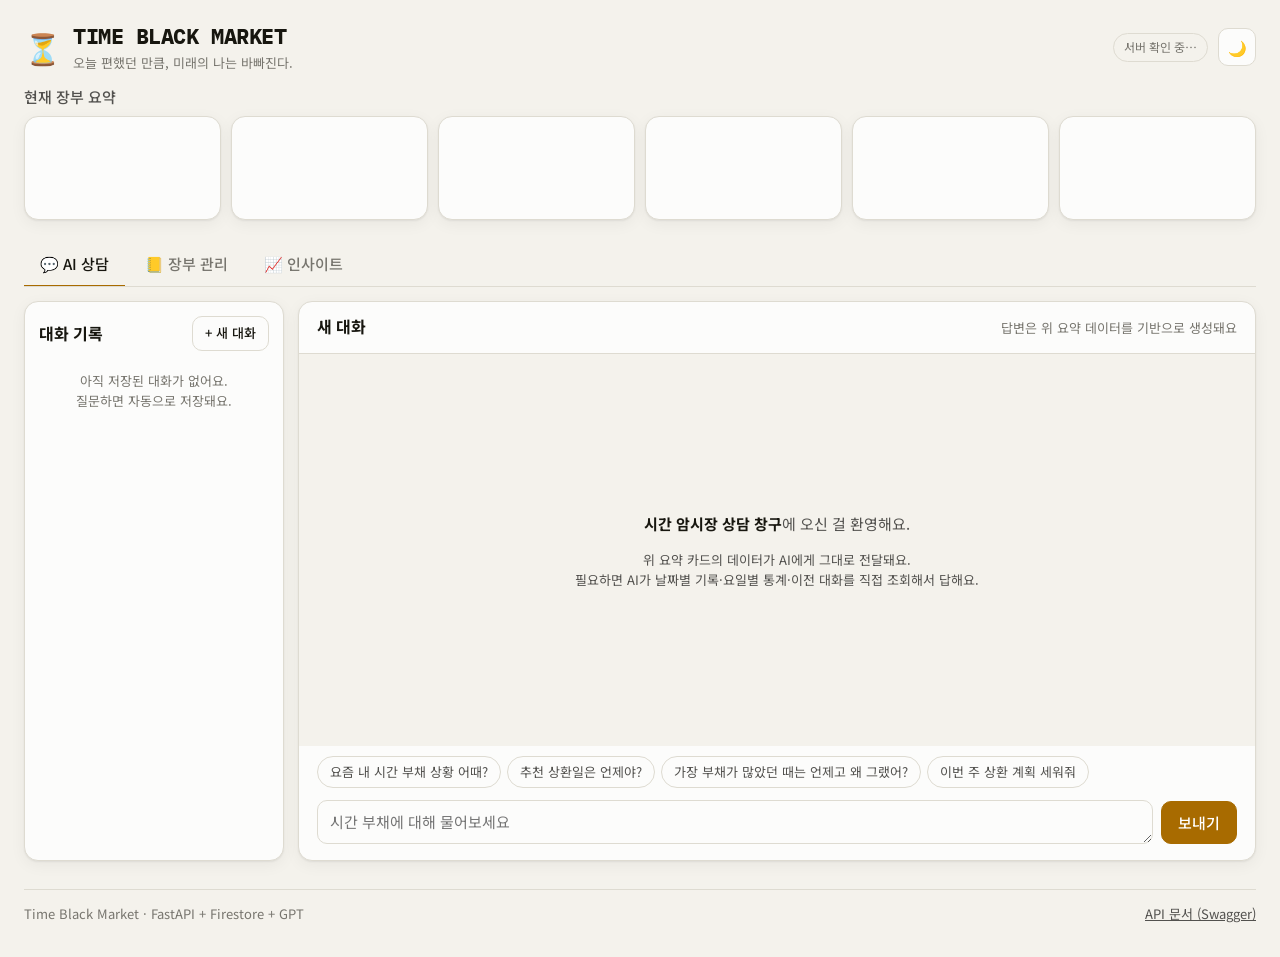
==== frontend/index.html @ 04f72a7d "feat: add vanilla frontend with chat, ledger CRUD, insights and export - Summary cards (current debt" ====
<!doctype html>
<html lang="ko">
<head>
  <meta charset="utf-8" />
  <meta name="viewport" content="width=device-width, initial-scale=1" />
  <title>Time Black Market</title>
  <meta name="description" content="미뤄둔 업무 시간을 '시간 부채'로 기록하고 AI가 상환 계획을 분석해주는 개인 비서" />
  <link rel="icon" href="data:image/svg+xml,<svg xmlns='http://www.w3.org/2000/svg' viewBox='0 0 100 100'><text y='.9em' font-size='90'>⏳</text></svg>" />
  <link rel="preconnect" href="https://fonts.googleapis.com" />
  <link rel="preconnect" href="https://fonts.gstatic.com" crossorigin />
  <link href="https://fonts.googleapis.com/css2?family=IBM+Plex+Mono:wght@500;600&family=Noto+Sans+KR:wght@400;500;700&display=swap" rel="stylesheet" />
  <link rel="stylesheet" href="styles.css" />
  <script>
    // 저장된 테마를 렌더 전에 적용해 깜빡임 방지
    try { const t = localStorage.getItem("tbm-theme"); if (t) document.documentElement.dataset.theme = t; } catch (e) {}
  </script>
</head>
<body>
  <div id="server-banner" class="banner" hidden role="status" aria-live="polite"></div>

  <header class="topbar">
    <div class="brand">
      <span class="brand-mark" aria-hidden="true">⏳</span>
      <div>
        <h1>Time Black Market</h1>
        <p class="brand-sub">오늘 편했던 만큼, 미래의 나는 바빠진다.</p>
      </div>
    </div>
    <div class="topbar-actions">
      <span id="server-status" class="pill pill-muted" title="API 서버 상태">서버 확인 중…</span>
      <button id="theme-toggle" class="icon-btn" type="button" aria-label="다크 모드 전환" title="다크 모드 전환">
        <span class="theme-icon" aria-hidden="true"></span>
      </button>
    </div>
  </header>

  <!-- 데이터 요약 (프롬프트에 주입되는 값과 동일) -->
  <section class="summary" aria-label="데이터 요약">
    <div class="summary-head">
      <h2>현재 장부 요약</h2>
      <span id="summary-period" class="muted small"></span>
    </div>
    <div class="cards" id="summary-cards">
      <div class="card skeleton"></div><div class="card skeleton"></div><div class="card skeleton"></div>
      <div class="card skeleton"></div><div class="card skeleton"></div><div class="card skeleton"></div>
    </div>
  </section>

  <nav class="tabs" role="tablist" aria-label="화면 전환">
    <button class="tab" role="tab" id="tab-chat" aria-controls="panel-chat" aria-selected="true">💬 AI 상담</button>
    <button class="tab" role="tab" id="tab-data" aria-controls="panel-data" aria-selected="false">📒 장부 관리</button>
    <button class="tab" role="tab" id="tab-insight" aria-controls="panel-insight" aria-selected="false">📈 인사이트</button>
  </nav>

  <main>
    <!-- ============ 채팅 ============ -->
    <section id="panel-chat" class="panel chat-layout" role="tabpanel" aria-labelledby="tab-chat">
      <aside class="history" aria-label="대화 기록">
        <div class="history-head">
          <h3>대화 기록</h3>
          <button id="new-chat" class="btn btn-small" type="button">+ 새 대화</button>
        </div>
        <ul id="conversation-list" class="conversation-list"></ul>
      </aside>

      <div class="chat">
        <div class="chat-head">
          <h3 id="chat-title">새 대화</h3>
          <span class="muted small">답변은 위 요약 데이터를 기반으로 생성돼요</span>
        </div>
        <div id="messages" class="messages" aria-live="polite"></div>
        <div class="quick" id="quick-questions">
          <button type="button" class="chip">요즘 내 시간 부채 상황 어때?</button>
          <button type="button" class="chip">추천 상환일은 언제야?</button>
          <button type="button" class="chip">가장 부채가 많았던 때는 언제고 왜 그랬어?</button>
          <button type="button" class="chip">이번 주 상환 계획 세워줘</button>
        </div>
        <form id="chat-form" class="chat-form">
          <textarea id="chat-input" rows="1" maxlength="1000" placeholder="시간 부채에 대해 물어보세요" title="Enter 전송 · Shift+Enter 줄바꿈" required></textarea>
          <button id="chat-send" class="btn btn-primary" type="submit">보내기</button>
        </form>
      </div>
    </section>

    <!-- ============ 데이터 관리 ============ -->
    <section id="panel-data" class="panel" role="tabpanel" aria-labelledby="tab-data" hidden>
      <div class="data-layout">
        <form id="data-form" class="data-form" novalidate>
          <h3 id="data-form-title">새 기록 추가</h3>
          <p class="muted small">하루에 1건 · 그날 마감 시점에 남아 있는 <b>총 시간 부채(분)</b></p>
          <label>날짜
            <input type="date" id="f-date" required />
          </label>
          <label>시간 부채 (분)
            <input type="number" id="f-value" min="0" max="10080" step="5" required placeholder="예: 240" />
            <span class="hint" id="f-value-hint"></span>
          </label>
          <label>메모
            <textarea id="f-memo" rows="3" maxlength="500" placeholder="미룬 업무 / 처리한 업무"></textarea>
          </label>
          <p id="data-form-msg" class="form-msg" role="alert"></p>
          <div class="row">
            <button id="data-submit" class="btn btn-primary" type="submit">추가</button>
            <button id="data-cancel" class="btn" type="button" hidden>취소</button>
          </div>
        </form>

        <div class="data-list">
          <div class="data-list-head">
            <h3>기록 목록 <span id="data-count" class="muted small"></span></h3>
            <div class="row">
              <select id="data-month" aria-label="월 필터"></select>
              <button id="export-csv" class="btn btn-small" type="button">CSV 내보내기</button>
              <button id="export-json" class="btn btn-small" type="button">JSON 내보내기</button>
            </div>
          </div>
          <div class="table-wrap">
            <table class="table">
              <thead><tr><th>날짜</th><th class="num">부채</th><th class="num">전일 대비</th><th>메모</th><th class="actions-col">작업</th></tr></thead>
              <tbody id="data-tbody"></tbody>
            </table>
          </div>
        </div>
      </div>
    </section>

    <!-- ============ 인사이트 ============ -->
    <section id="panel-insight" class="panel" role="tabpanel" aria-labelledby="tab-insight" hidden>
      <div class="viz-card">
        <div class="viz-head">
          <div>
            <h3>시간 부채 추이</h3>
            <p class="muted small">일별 마감 부채와 7일 이동평균 (분)</p>
          </div>
          <div class="segmented" role="group" aria-label="기간">
            <button type="button" data-range="30">30일</button>
            <button type="button" data-range="90" class="active">90일</button>
            <button type="button" data-range="all">전체</button>
          </div>
        </div>
        <div class="legend" id="line-legend"></div>
        <div id="line-chart" class="chart"></div>
      </div>

      <div class="insight-grid">
        <div class="viz-card">
          <h3>요일별 평균 증감</h3>
          <p class="muted small">막대가 아래(파랑)면 그 요일에 평균적으로 부채를 갚고, 위(빨강)면 새로 빌려요</p>
          <div class="legend">
            <span class="legend-item"><i class="swatch" style="background:var(--diverge-neg)"></i>상환(감소)</span>
            <span class="legend-item"><i class="swatch" style="background:var(--diverge-pos)"></i>차입(증가)</span>
          </div>
          <div id="weekday-chart" class="chart"></div>
        </div>
        <div class="viz-card">
          <h3>월별 통계</h3>
          <p class="muted small">표준편차 <span id="stat-stdev">-</span>분</p>
          <div class="table-wrap">
            <table class="table">
              <thead><tr><th>월</th><th class="num">기록</th><th class="num">평균</th><th class="num">최대</th><th class="num">최소</th><th class="num">순증감</th></tr></thead>
              <tbody id="monthly-tbody"></tbody>
            </table>
          </div>
        </div>
      </div>
    </section>
  </main>

  <footer class="footer muted small">
    <span>Time Black Market · FastAPI + Firestore + GPT</span>
    <a id="docs-link" href="#" target="_blank" rel="noopener">API 문서 (Swagger)</a>
  </footer>

  <div id="tooltip" class="tooltip" hidden></div>
  <div id="toast" class="toast" hidden role="status"></div>

  <script src="config.js"></script>
  <script type="module" src="js/app.js"></script>
</body>
</html>
---- frontend/styles.css ----
/* ============ Tokens ============ */
:root {
  color-scheme: light;
  --bg: #f4f2ec;
  --surface: #fcfcfb;
  --surface-2: #efede6;
  --border: #dedbd1;
  --text: #17160f;
  --text-2: #52514e;
  --muted: #77756e;
  --accent: #a86b00;          /* 암시장 금화 */
  --accent-ink: #ffffff;
  --accent-soft: #f6e7c8;
  --user-bubble: #1f1e1a;
  --user-ink: #f6f3ea;
  --bot-bubble: #fcfcfb;
  --good: #0a7d0a;
  --warn: #9a6400;
  --bad: #c0302f;
  --grid: #e7e4dc;
  --series-1: #2a78d6;        /* 일별 부채 */
  --series-2: #eb6834;        /* 7일 평균 */
  --diverge-neg: #2a78d6;     /* 상환 */
  --diverge-pos: #e34948;     /* 차입 */
  --shadow: 0 1px 2px rgba(20, 18, 10, .06), 0 4px 16px rgba(20, 18, 10, .05);
  --radius: 14px;
  --font: "Noto Sans KR", system-ui, -apple-system, "Apple SD Gothic Neo", sans-serif;
  --mono: "IBM Plex Mono", ui-monospace, monospace;
}
@media (prefers-color-scheme: dark) {
  :root:not([data-theme="light"]) {
    color-scheme: dark;
    --bg: #0f0f0e;
    --surface: #1a1a19;
    --surface-2: #232321;
    --border: #33332f;
    --text: #f0efec;
    --text-2: #c3c2b7;
    --muted: #8f8e86;
    --accent: #e0a63a;
    --accent-ink: #15130c;
    --accent-soft: #3a2e14;
    --user-bubble: #e0a63a;
    --user-ink: #15130c;
    --bot-bubble: #232321;
    --good: #3cc23c;
    --warn: #fab219;
    --bad: #ef6b6a;
    --grid: #2b2b28;
    --series-1: #3987e5;
    --series-2: #d95926;
    --diverge-neg: #3987e5;
    --diverge-pos: #e66767;
    --shadow: none;
  }
}
:root[data-theme="dark"] {
  color-scheme: dark;
  --bg: #0f0f0e;
  --surface: #1a1a19;
  --surface-2: #232321;
  --border: #33332f;
  --text: #f0efec;
  --text-2: #c3c2b7;
  --muted: #8f8e86;
  --accent: #e0a63a;
  --accent-ink: #15130c;
  --accent-soft: #3a2e14;
  --user-bubble: #e0a63a;
  --user-ink: #15130c;
  --bot-bubble: #232321;
  --good: #3cc23c;
  --warn: #fab219;
  --bad: #ef6b6a;
  --grid: #2b2b28;
  --series-1: #3987e5;
  --series-2: #d95926;
  --diverge-neg: #3987e5;
  --diverge-pos: #e66767;
  --shadow: none;
}

/* ============ Base ============ */
* { box-sizing: border-box; }
html, body { margin: 0; }
body {
  background: var(--bg);
  color: var(--text);
  font-family: var(--font);
  font-size: 15px;
  line-height: 1.55;
  max-width: 1280px;
  margin: 0 auto;
  padding: 0 24px 32px;
  -webkit-font-smoothing: antialiased;
}
h1, h2, h3 { margin: 0; line-height: 1.3; }
h3 { font-size: 16px; }
button, input, select, textarea { font: inherit; color: inherit; }
.muted { color: var(--muted); }
.small { font-size: 13px; }
.num, .mono { font-family: var(--mono); font-variant-numeric: tabular-nums; }
.row { display: flex; gap: 8px; align-items: center; flex-wrap: wrap; }
[hidden] { display: none !important; }
:focus-visible { outline: 2px solid var(--accent); outline-offset: 2px; }

/* ============ Top ============ */
.banner {
  position: sticky; top: 0; z-index: 20;
  margin: 0 -24px; padding: 10px 24px;
  background: var(--accent-soft); color: var(--text);
  font-size: 14px; border-bottom: 1px solid var(--border);
}
.topbar { display: flex; justify-content: space-between; align-items: center; gap: 16px; padding: 22px 0 14px; }
.brand { display: flex; align-items: center; gap: 12px; }
.brand-mark { font-size: 30px; }
.brand h1 { font-family: var(--mono); font-size: 22px; letter-spacing: -.02em; text-transform: uppercase; }
.brand-sub { margin: 2px 0 0; font-size: 13px; color: var(--muted); }
.topbar-actions { display: flex; gap: 10px; align-items: center; }
.pill { font-size: 12px; padding: 4px 10px; border-radius: 999px; border: 1px solid var(--border); white-space: nowrap; }
.pill-muted { color: var(--muted); }
.pill-ok { color: var(--good); border-color: currentColor; }
.pill-bad { color: var(--bad); border-color: currentColor; }
.icon-btn {
  width: 38px; height: 38px; border-radius: 10px; border: 1px solid var(--border);
  background: var(--surface); cursor: pointer; display: grid; place-items: center;
}
.theme-icon::before { content: "🌙"; }
:root[data-theme="dark"] .theme-icon::before { content: "☀️"; }
@media (prefers-color-scheme: dark) { :root:not([data-theme="light"]) .theme-icon::before { content: "☀️"; } }

/* ============ Summary cards ============ */
.summary-head { display: flex; align-items: baseline; gap: 10px; margin-bottom: 10px; flex-wrap: wrap; }
.summary-head h2 { font-size: 15px; color: var(--text-2); font-weight: 500; }
.cards { display: grid; grid-template-columns: repeat(6, minmax(0, 1fr)); gap: 10px; }
.card {
  background: var(--surface); border: 1px solid var(--border); border-radius: var(--radius);
  padding: 14px 16px; box-shadow: var(--shadow); min-height: 104px; min-width: 0;
}
.card .label { font-size: 12px; color: var(--muted); }
.card .value { font-family: var(--mono); font-size: 24px; font-weight: 600; margin-top: 2px; letter-spacing: -.02em; }
.card .value small { font-size: 13px; font-weight: 500; color: var(--text-2); margin-left: 2px; }
.card .sub { font-size: 12px; color: var(--text-2); margin-top: 2px; overflow-wrap: anywhere; }
.card.hero { background: var(--text); color: var(--bg); border-color: var(--text); }
.card.hero .label, .card.hero .sub, .card.hero .value small { color: color-mix(in srgb, var(--bg) 70%, transparent); }
.trend-up { color: var(--bad); }
.trend-down { color: var(--good); }
.grade { display: inline-grid; place-items: center; width: 34px; height: 34px; border-radius: 8px; font-family: var(--mono); font-weight: 600; font-size: 20px; border: 2px solid currentColor; margin-right: 6px; vertical-align: middle; }
.grade-A { color: var(--good); } .grade-B { color: var(--series-1); } .grade-C { color: var(--warn); } .grade-D { color: var(--bad); }
.skeleton { animation: pulse 1.4s ease-in-out infinite; }
@keyframes pulse { 50% { opacity: .5; } }

/* ============ Tabs ============ */
.tabs { display: flex; gap: 4px; margin: 22px 0 14px; border-bottom: 1px solid var(--border); overflow-x: auto; }
.tab {
  background: none; border: 0; padding: 10px 16px; cursor: pointer; color: var(--muted);
  border-bottom: 2px solid transparent; margin-bottom: -1px; white-space: nowrap; font-weight: 500;
}
.tab[aria-selected="true"] { color: var(--text); border-bottom-color: var(--accent); }

/* ============ Buttons / inputs ============ */
.btn {
  border: 1px solid var(--border); background: var(--surface); padding: 9px 16px; border-radius: 10px;
  cursor: pointer; font-weight: 500; white-space: nowrap;
}
.btn:hover { border-color: var(--text-2); }
.btn:disabled { opacity: .5; cursor: not-allowed; }
.btn-primary { background: var(--accent); color: var(--accent-ink); border-color: var(--accent); }
.btn-primary:hover { filter: brightness(1.05); border-color: var(--accent); }
.btn-small { padding: 6px 12px; font-size: 13px; }
.btn-danger { color: var(--bad); }
input, select, textarea {
  width: 100%; padding: 9px 12px; border-radius: 10px; border: 1px solid var(--border);
  background: var(--surface); outline: none;
}
input:focus, select:focus, textarea:focus { border-color: var(--accent); }
select { width: auto; }
textarea { resize: vertical; }
label { display: grid; gap: 6px; font-size: 13px; color: var(--text-2); font-weight: 500; }
.hint { font-size: 12px; color: var(--muted); font-weight: 400; min-height: 1em; }

/* ============ Chat ============ */
.panel { min-height: 480px; }
.chat-layout { display: grid; grid-template-columns: 260px minmax(0, 1fr); gap: 14px; }
.history, .chat, .data-form, .data-list, .viz-card {
  background: var(--surface); border: 1px solid var(--border); border-radius: var(--radius); box-shadow: var(--shadow);
}
.history { padding: 14px; display: flex; flex-direction: column; max-height: 640px; }
.history-head { display: flex; justify-content: space-between; align-items: center; margin-bottom: 10px; }
.conversation-list { list-style: none; margin: 0; padding: 0; overflow-y: auto; display: grid; gap: 4px; }
.conv-item {
  display: grid; grid-template-columns: 1fr auto; gap: 4px; align-items: start;
  padding: 9px 10px; border-radius: 10px; cursor: pointer; border: 1px solid transparent;
}
.conv-item:hover { background: var(--surface-2); }
.conv-item.active { background: var(--accent-soft); border-color: var(--accent); }
.conv-title { font-size: 14px; font-weight: 500; overflow: hidden; text-overflow: ellipsis; white-space: nowrap; }
.conv-meta { font-size: 12px; color: var(--muted); grid-column: 1; }
.conv-del { grid-row: 1 / span 2; grid-column: 2; background: none; border: 0; color: var(--muted); cursor: pointer; padding: 2px 6px; border-radius: 6px; visibility: hidden; }
.conv-item:hover .conv-del, .conv-item:focus-within .conv-del { visibility: visible; }
.conv-del:hover { color: var(--bad); background: var(--surface); }
.empty { color: var(--muted); font-size: 13px; padding: 10px; text-align: center; }

.chat { display: flex; flex-direction: column; min-height: 560px; max-height: 720px; }
.chat-head { padding: 14px 18px; border-bottom: 1px solid var(--border); display: flex; justify-content: space-between; gap: 10px; align-items: baseline; flex-wrap: wrap; }
.messages { flex: 1; overflow-y: auto; padding: 18px; display: flex; flex-direction: column; gap: 14px; background: var(--bg); }
.msg { max-width: 82%; padding: 11px 14px; border-radius: 14px; white-space: pre-wrap; overflow-wrap: anywhere; }
.msg.user { align-self: flex-end; background: var(--user-bubble); color: var(--user-ink); border-bottom-right-radius: 4px; }
.msg.assistant { align-self: flex-start; background: var(--bot-bubble); border: 1px solid var(--border); border-bottom-left-radius: 4px; }
.msg.error { border-color: var(--bad); color: var(--bad); }
.msg .tools { display: flex; gap: 6px; flex-wrap: wrap; margin-top: 8px; }
.tool-badge { font-family: var(--mono); font-size: 11px; padding: 2px 8px; border-radius: 6px; background: var(--surface-2); color: var(--text-2); border: 1px solid var(--border); }
.typing { display: inline-flex; gap: 10px; align-items: center; color: var(--text-2); font-size: 14px; }
.dots { display: inline-flex; gap: 4px; }
.dots i { width: 7px; height: 7px; border-radius: 50%; background: var(--accent); animation: bounce 1.2s infinite ease-in-out; }
.dots i:nth-child(2) { animation-delay: .15s; } .dots i:nth-child(3) { animation-delay: .3s; }
@keyframes bounce { 0%, 80%, 100% { transform: scale(.6); opacity: .5; } 40% { transform: scale(1); opacity: 1; } }
.welcome { margin: auto; text-align: center; color: var(--text-2); max-width: 420px; }
.welcome b { color: var(--text); }
.quick { display: flex; gap: 6px; flex-wrap: wrap; padding: 10px 18px 0; }
.chip { border: 1px solid var(--border); background: var(--surface); padding: 5px 12px; border-radius: 999px; font-size: 13px; cursor: pointer; color: var(--text-2); }
.chip:hover { border-color: var(--accent); color: var(--text); }
.chat-form { display: flex; gap: 8px; padding: 12px 18px 16px; align-items: flex-end; }
.chat-form textarea { max-height: 160px; min-height: 44px; }

/* ============ Data ============ */
.data-layout { display: grid; grid-template-columns: 320px minmax(0, 1fr); gap: 14px; align-items: start; }
.data-form { padding: 18px; display: grid; gap: 12px; position: sticky; top: 56px; }
.data-form p { margin: -6px 0 0; }
.data-form.editing { border-color: var(--accent); }
.form-msg { min-height: 1.2em; font-size: 13px; margin: 0; }
.form-msg.ok { color: var(--good); } .form-msg.err { color: var(--bad); }
.data-list { padding: 16px; min-width: 0; }
.data-list-head { display: flex; justify-content: space-between; gap: 10px; align-items: center; flex-wrap: wrap; margin-bottom: 10px; }
.table-wrap { overflow: auto; max-height: 560px; border: 1px solid var(--border); border-radius: 10px; }
.table { width: 100%; border-collapse: collapse; font-size: 14px; }
.table th { position: sticky; top: 0; background: var(--surface-2); text-align: left; font-weight: 500; color: var(--text-2); font-size: 12px; padding: 8px 10px; z-index: 1; }
.table td { padding: 8px 10px; border-top: 1px solid var(--border); vertical-align: top; }
.table th.num, .table td.num { text-align: right; white-space: nowrap; }
.table td.memo { color: var(--text-2); min-width: 160px; }
.table tr.flash td { animation: flash 1.6s ease-out; }
@keyframes flash { from { background: var(--accent-soft); } to { background: transparent; } }
.actions-col { width: 1%; white-space: nowrap; }
.delta-up { color: var(--bad); } .delta-down { color: var(--good); }

/* ============ Insight ============ */
.viz-card { padding: 18px; margin-bottom: 14px; min-width: 0; }
.viz-head { display: flex; justify-content: space-between; gap: 12px; align-items: flex-start; flex-wrap: wrap; }
.viz-card > p { margin: 2px 0 8px; }
.insight-grid { display: grid; grid-template-columns: repeat(2, minmax(0, 1fr)); gap: 14px; }
.insight-grid .viz-card { margin-bottom: 0; }
.segmented { display: inline-flex; border: 1px solid var(--border); border-radius: 10px; overflow: hidden; }
.segmented button { border: 0; background: var(--surface); padding: 6px 12px; cursor: pointer; font-size: 13px; color: var(--text-2); }
.segmented button + button { border-left: 1px solid var(--border); }
.segmented button.active { background: var(--text); color: var(--bg); }
.legend { display: flex; gap: 14px; flex-wrap: wrap; margin: 10px 0 4px; font-size: 12px; color: var(--text-2); }
.legend-item { display: inline-flex; align-items: center; gap: 6px; }
.swatch { width: 14px; height: 3px; border-radius: 2px; display: inline-block; }
.swatch.box { height: 10px; width: 10px; border-radius: 3px; }
.chart { position: relative; width: 100%; min-height: 240px; }
.chart svg { display: block; width: 100%; overflow: visible; }
.chart .axis text { fill: var(--muted); font-size: 11px; font-family: var(--mono); }
.chart .gridline { stroke: var(--grid); stroke-width: 1; }
.chart .baseline { stroke: var(--text-2); stroke-width: 1; }
.chart .end-label { font-size: 11px; fill: var(--text-2); font-family: var(--font); }
.chart .bar-label { font-size: 11px; fill: var(--text-2); font-family: var(--mono); }
.chart .crosshair { stroke: var(--text-2); stroke-width: 1; stroke-dasharray: 3 3; }
.chart .hit { fill: transparent; cursor: crosshair; }
.tooltip {
  position: fixed; z-index: 50; pointer-events: none; background: var(--surface); color: var(--text);
  border: 1px solid var(--border); border-radius: 10px; padding: 8px 10px; font-size: 12px;
  box-shadow: 0 6px 24px rgba(0, 0, 0, .18); max-width: 260px;
}
.tooltip .tt-title { font-weight: 700; margin-bottom: 4px; }
.tooltip .tt-row { display: flex; align-items: center; gap: 6px; justify-content: space-between; }
.tooltip .tt-row span:first-child { display: inline-flex; align-items: center; gap: 6px; color: var(--text-2); }
.tooltip .tt-memo { color: var(--text-2); margin-top: 4px; }

/* ============ Misc ============ */
.footer { display: flex; justify-content: space-between; gap: 10px; margin-top: 28px; padding-top: 14px; border-top: 1px solid var(--border); flex-wrap: wrap; }
.footer a { color: var(--text-2); }
.toast {
  position: fixed; bottom: 24px; left: 50%; transform: translateX(-50%); z-index: 60;
  background: var(--text); color: var(--bg); padding: 10px 18px; border-radius: 10px; font-size: 14px;
  box-shadow: 0 6px 24px rgba(0, 0, 0, .25);
}

/* ============ Responsive ============ */
@media (max-width: 1100px) { .cards { grid-template-columns: repeat(3, minmax(0, 1fr)); } }
@media (max-width: 860px) {
  .chat-layout, .data-layout, .insight-grid { grid-template-columns: minmax(0, 1fr); }
  .history { max-height: 220px; }
  .data-form { position: static; }
}
@media (max-width: 560px) {
  body { padding: 0 16px 24px; }
  .banner { margin: 0 -16px; padding: 10px 16px; }
  .cards { grid-template-columns: repeat(2, minmax(0, 1fr)); }
  .card .value { font-size: 20px; }
  .brand-sub { display: none; }
  .msg { max-width: 92%; }
  .chat { min-height: 480px; }
}
.actions-col .row { flex-wrap: nowrap; gap: 6px; }
.table td.mono { white-space: nowrap; }
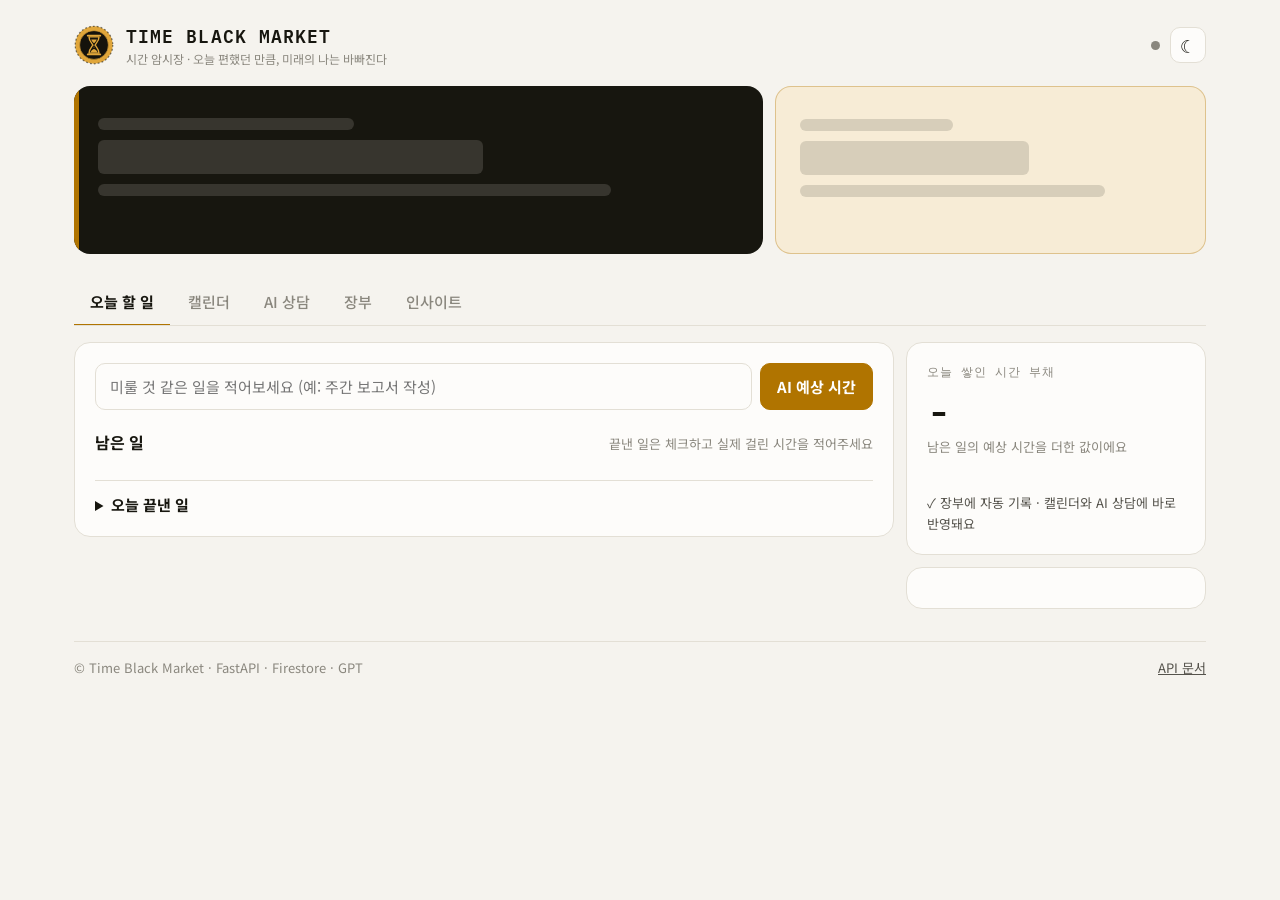
==== commit 59b64e62: "feat: AI-estimated task list that auto-computes daily time debt; redesign UI Tasks - tasks collectio" ====
--- a/frontend/index.html
+++ b/frontend/index.html
@@ -5,13 +5,12 @@
   <meta name="viewport" content="width=device-width, initial-scale=1" />
   <title>Time Black Market</title>
   <meta name="description" content="미뤄둔 업무 시간을 '시간 부채'로 기록하고 AI가 상환 계획을 분석해주는 개인 비서" />
-  <link rel="icon" href="data:image/svg+xml,<svg xmlns='http://www.w3.org/2000/svg' viewBox='0 0 100 100'><text y='.9em' font-size='90'>⏳</text></svg>" />
+  <link rel="icon" type="image/svg+xml" href="assets/logo.svg" />
   <link rel="preconnect" href="https://fonts.googleapis.com" />
   <link rel="preconnect" href="https://fonts.gstatic.com" crossorigin />
   <link href="https://fonts.googleapis.com/css2?family=IBM+Plex+Mono:wght@500;600&family=Noto+Sans+KR:wght@400;500;700&display=swap" rel="stylesheet" />
   <link rel="stylesheet" href="styles.css" />
   <script>
-    // 저장된 테마를 렌더 전에 적용해 깜빡임 방지
     try { const t = localStorage.getItem("tbm-theme"); if (t) document.documentElement.dataset.theme = t; } catch (e) {}
   </script>
 </head>
@@ -19,61 +18,121 @@
   <div id="server-banner" class="banner" hidden role="status" aria-live="polite"></div>
 
   <header class="topbar">
-    <div class="brand">
-      <span class="brand-mark" aria-hidden="true">⏳</span>
-      <div>
-        <h1>Time Black Market</h1>
-        <p class="brand-sub">오늘 편했던 만큼, 미래의 나는 바빠진다.</p>
-      </div>
-    </div>
+    <a class="brand" href="#today" aria-label="Time Black Market 홈">
+      <img class="logo" src="assets/logo.svg" alt="" width="40" height="40" />
+      <span class="wordmark">
+        <span class="wordmark-main">TIME BLACK MARKET</span>
+        <span class="wordmark-sub">시간 암시장 · 오늘 편했던 만큼, 미래의 나는 바빠진다</span>
+      </span>
+    </a>
     <div class="topbar-actions">
-      <span id="server-status" class="pill pill-muted" title="API 서버 상태">서버 확인 중…</span>
+      <span id="server-status" class="status-dot" title="서버 확인 중"><i></i><span class="sr">서버 확인 중</span></span>
       <button id="theme-toggle" class="icon-btn" type="button" aria-label="다크 모드 전환" title="다크 모드 전환">
         <span class="theme-icon" aria-hidden="true"></span>
       </button>
     </div>
   </header>
 
-  <!-- 데이터 요약 (프롬프트에 주입되는 값과 동일) -->
-  <section class="summary" aria-label="데이터 요약">
-    <div class="summary-head">
-      <h2>현재 장부 요약</h2>
-      <span id="summary-period" class="muted small"></span>
+  <!-- 데이터 요약: AI 시스템 프롬프트에 주입되는 값과 동일 -->
+  <section class="overview" aria-label="데이터 요약">
+    <div class="ledger-card" id="ledger-card">
+      <div class="skeleton-line w40"></div><div class="skeleton-line w60 tall"></div><div class="skeleton-line w80"></div>
     </div>
-    <div class="cards" id="summary-cards">
-      <div class="card skeleton"></div><div class="card skeleton"></div><div class="card skeleton"></div>
-      <div class="card skeleton"></div><div class="card skeleton"></div><div class="card skeleton"></div>
+    <div class="repay-card" id="repay-card">
+      <div class="skeleton-line w40"></div><div class="skeleton-line w60 tall"></div><div class="skeleton-line w80"></div>
     </div>
   </section>
 
   <nav class="tabs" role="tablist" aria-label="화면 전환">
-    <button class="tab" role="tab" id="tab-chat" aria-controls="panel-chat" aria-selected="true">💬 AI 상담</button>
-    <button class="tab" role="tab" id="tab-data" aria-controls="panel-data" aria-selected="false">📒 장부 관리</button>
-    <button class="tab" role="tab" id="tab-insight" aria-controls="panel-insight" aria-selected="false">📈 인사이트</button>
+    <button class="tab" role="tab" id="tab-today" aria-controls="panel-today" aria-selected="true">오늘 할 일</button>
+    <button class="tab" role="tab" id="tab-calendar" aria-controls="panel-calendar" aria-selected="false">캘린더</button>
+    <button class="tab" role="tab" id="tab-chat" aria-controls="panel-chat" aria-selected="false">AI 상담</button>
+    <button class="tab" role="tab" id="tab-data" aria-controls="panel-data" aria-selected="false">장부</button>
+    <button class="tab" role="tab" id="tab-insight" aria-controls="panel-insight" aria-selected="false">인사이트</button>
   </nav>
 
   <main>
+    <!-- ============ 오늘 할 일 ============ -->
+    <section id="panel-today" class="panel" role="tabpanel" aria-labelledby="tab-today">
+      <div class="today-layout">
+        <div class="box tasks-box">
+          <form id="task-form" class="task-form" autocomplete="off">
+            <label for="task-title" class="sr">해야 할 일</label>
+            <input id="task-title" maxlength="100" placeholder="미룰 것 같은 일을 적어보세요 (예: 주간 보고서 작성)" required />
+            <button id="task-estimate" class="btn btn-primary" type="submit">AI 예상 시간</button>
+          </form>
+          <div id="estimate-box" class="estimate-box" hidden aria-live="polite"></div>
+
+          <div class="tasks-head">
+            <h3>남은 일 <span id="open-count" class="muted small"></span></h3>
+            <span class="muted small">끝낸 일은 체크하고 실제 걸린 시간을 적어주세요</span>
+          </div>
+          <ul id="open-tasks" class="task-list"></ul>
+
+          <details class="done-section" id="done-section">
+            <summary>오늘 끝낸 일 <span id="done-count" class="muted small"></span></summary>
+            <ul id="done-tasks" class="task-list done"></ul>
+          </details>
+        </div>
+
+        <aside class="today-side">
+          <div class="box debt-box">
+            <p class="eyebrow">오늘 쌓인 시간 부채</p>
+            <p class="big" id="today-debt">-</p>
+            <p class="muted small" id="today-debt-sub">남은 일의 예상 시간을 더한 값이에요</p>
+            <div class="debt-bar" id="debt-bar" aria-hidden="true"></div>
+            <p class="note small">✓ 장부에 자동 기록 · 캘린더와 AI 상담에 바로 반영돼요</p>
+          </div>
+          <div class="box accuracy-box" id="accuracy-box"></div>
+        </aside>
+      </div>
+    </section>
+
+    <!-- ============ 캘린더 ============ -->
+    <section id="panel-calendar" class="panel" role="tabpanel" aria-labelledby="tab-calendar" hidden>
+      <div class="calendar-layout">
+        <div class="box">
+          <div class="cal-head">
+            <button class="icon-btn" id="cal-prev" type="button" aria-label="이전 달">‹</button>
+            <h3 id="cal-title">-</h3>
+            <button class="icon-btn" id="cal-next" type="button" aria-label="다음 달">›</button>
+            <button class="btn btn-ghost btn-small" id="cal-today" type="button">오늘</button>
+            <p id="cal-month-stats" class="cal-month-stats"></p>
+          </div>
+          <div class="cal-grid cal-weekdays" aria-hidden="true">
+            <span>월</span><span>화</span><span>수</span><span>목</span><span>금</span><span>토</span><span>일</span>
+          </div>
+          <div class="cal-grid" id="cal-grid" role="grid" aria-label="시간 부채 달력"></div>
+          <div class="cal-legend">
+            <span><i class="key key-up"></i>부채 생김</span>
+            <span><i class="key key-down"></i>부채 줄어듦</span>
+            <span><i class="key key-repay"></i>상환 추천일</span>
+            <span class="muted">색이 진할수록 변화가 커요</span>
+          </div>
+        </div>
+        <aside class="box day-detail" id="day-detail" aria-live="polite"></aside>
+      </div>
+    </section>
+
     <!-- ============ 채팅 ============ -->
-    <section id="panel-chat" class="panel chat-layout" role="tabpanel" aria-labelledby="tab-chat">
-      <aside class="history" aria-label="대화 기록">
+    <section id="panel-chat" class="panel chat-layout" role="tabpanel" aria-labelledby="tab-chat" hidden>
+      <aside class="box history" aria-label="대화 기록">
         <div class="history-head">
           <h3>대화 기록</h3>
           <button id="new-chat" class="btn btn-small" type="button">+ 새 대화</button>
         </div>
         <ul id="conversation-list" class="conversation-list"></ul>
       </aside>
-
-      <div class="chat">
+      <div class="box chat">
         <div class="chat-head">
           <h3 id="chat-title">새 대화</h3>
-          <span class="muted small">답변은 위 요약 데이터를 기반으로 생성돼요</span>
+          <span class="muted small">위 장부 요약을 근거로 답해요</span>
         </div>
         <div id="messages" class="messages" aria-live="polite"></div>
         <div class="quick" id="quick-questions">
           <button type="button" class="chip">요즘 내 시간 부채 상황 어때?</button>
-          <button type="button" class="chip">추천 상환일은 언제야?</button>
-          <button type="button" class="chip">가장 부채가 많았던 때는 언제고 왜 그랬어?</button>
-          <button type="button" class="chip">이번 주 상환 계획 세워줘</button>
+          <button type="button" class="chip">다음 상환 추천일에 뭘 하면 좋을까?</button>
+          <button type="button" class="chip">남은 일 중 뭐부터 하면 좋을까?</button>
         </div>
         <form id="chat-form" class="chat-form">
           <textarea id="chat-input" rows="1" maxlength="1000" placeholder="시간 부채에 대해 물어보세요" title="Enter 전송 · Shift+Enter 줄바꿈" required></textarea>
@@ -82,12 +141,12 @@
       </div>
     </section>
 
-    <!-- ============ 데이터 관리 ============ -->
+    <!-- ============ 장부 ============ -->
     <section id="panel-data" class="panel" role="tabpanel" aria-labelledby="tab-data" hidden>
       <div class="data-layout">
-        <form id="data-form" class="data-form" novalidate>
-          <h3 id="data-form-title">새 기록 추가</h3>
-          <p class="muted small">하루에 1건 · 그날 마감 시점에 남아 있는 <b>총 시간 부채(분)</b></p>
+        <form id="data-form" class="box data-form" novalidate>
+          <h3 id="data-form-title">새 기록</h3>
+          <p class="muted small">하루 1건 · 보통은 '오늘 할 일'에서 자동 기록돼요. 지난 날짜를 직접 고칠 때 사용하세요.</p>
           <label>날짜
             <input type="date" id="f-date" required />
           </label>
@@ -105,18 +164,23 @@
           </div>
         </form>
 
-        <div class="data-list">
+        <div class="box data-list">
           <div class="data-list-head">
-            <h3>기록 목록 <span id="data-count" class="muted small"></span></h3>
+            <div class="segmented" role="tablist" aria-label="기록 종류" id="kind-tabs">
+              <button type="button" role="tab" data-kind="all" class="active" aria-selected="true">전체 <span class="count" data-count="all"></span></button>
+              <button type="button" role="tab" data-kind="up" aria-selected="false">부채 생긴 날 <span class="count" data-count="up"></span></button>
+              <button type="button" role="tab" data-kind="down" aria-selected="false">부채 줄어든 날 <span class="count" data-count="down"></span></button>
+            </div>
             <div class="row">
               <select id="data-month" aria-label="월 필터"></select>
-              <button id="export-csv" class="btn btn-small" type="button">CSV 내보내기</button>
-              <button id="export-json" class="btn btn-small" type="button">JSON 내보내기</button>
+              <button id="export-csv" class="btn btn-small" type="button">CSV</button>
+              <button id="export-json" class="btn btn-small" type="button">JSON</button>
             </div>
           </div>
+          <p id="kind-summary" class="kind-summary"></p>
           <div class="table-wrap">
             <table class="table">
-              <thead><tr><th>날짜</th><th class="num">부채</th><th class="num">전일 대비</th><th>메모</th><th class="actions-col">작업</th></tr></thead>
+              <thead><tr><th>날짜</th><th class="num">부채</th><th class="num">변화</th><th>메모</th><th class="actions-col"><span class="sr">작업</span></th></tr></thead>
               <tbody id="data-tbody"></tbody>
             </table>
           </div>
@@ -126,13 +190,13 @@
 
     <!-- ============ 인사이트 ============ -->
     <section id="panel-insight" class="panel" role="tabpanel" aria-labelledby="tab-insight" hidden>
-      <div class="viz-card">
+      <div class="box viz">
         <div class="viz-head">
           <div>
             <h3>시간 부채 추이</h3>
-            <p class="muted small">일별 마감 부채와 7일 이동평균 (분)</p>
-          </div>
-          <div class="segmented" role="group" aria-label="기간">
+            <p class="muted small">일별 마감 부채와 7일 이동평균</p>
+          </div>
+          <div class="segmented" role="group" aria-label="기간" id="range-tabs">
             <button type="button" data-range="30">30일</button>
             <button type="button" data-range="90" class="active">90일</button>
             <button type="button" data-range="all">전체</button>
@@ -141,23 +205,17 @@
         <div class="legend" id="line-legend"></div>
         <div id="line-chart" class="chart"></div>
       </div>
-
       <div class="insight-grid">
-        <div class="viz-card">
-          <h3>요일별 평균 증감</h3>
-          <p class="muted small">막대가 아래(파랑)면 그 요일에 평균적으로 부채를 갚고, 위(빨강)면 새로 빌려요</p>
-          <div class="legend">
-            <span class="legend-item"><i class="swatch" style="background:var(--diverge-neg)"></i>상환(감소)</span>
-            <span class="legend-item"><i class="swatch" style="background:var(--diverge-pos)"></i>차입(증가)</span>
-          </div>
+        <div class="box viz">
+          <h3>요일별 평균 변화</h3>
+          <p class="muted small">아래(파랑)는 부채가 줄어든 요일, 위(빨강)는 늘어난 요일</p>
           <div id="weekday-chart" class="chart"></div>
         </div>
-        <div class="viz-card">
+        <div class="box viz">
           <h3>월별 통계</h3>
-          <p class="muted small">표준편차 <span id="stat-stdev">-</span>분</p>
           <div class="table-wrap">
             <table class="table">
-              <thead><tr><th>월</th><th class="num">기록</th><th class="num">평균</th><th class="num">최대</th><th class="num">최소</th><th class="num">순증감</th></tr></thead>
+              <thead><tr><th>월</th><th class="num">평균</th><th class="num">최대</th><th class="num">순변화</th></tr></thead>
               <tbody id="monthly-tbody"></tbody>
             </table>
           </div>
@@ -166,9 +224,9 @@
     </section>
   </main>
 
-  <footer class="footer muted small">
-    <span>Time Black Market · FastAPI + Firestore + GPT</span>
-    <a id="docs-link" href="#" target="_blank" rel="noopener">API 문서 (Swagger)</a>
+  <footer class="footer">
+    <span class="muted small">© Time Black Market · FastAPI · Firestore · GPT</span>
+    <a id="docs-link" class="small" href="#" target="_blank" rel="noopener">API 문서</a>
   </footer>
 
   <div id="tooltip" class="tooltip" hidden></div>
--- a/frontend/styles.css
+++ b/frontend/styles.css
@@ -1,29 +1,27 @@
 /* ============ Tokens ============ */
 :root {
   color-scheme: light;
-  --bg: #f4f2ec;
-  --surface: #fcfcfb;
-  --surface-2: #efede6;
-  --border: #dedbd1;
+  --bg: #f5f3ee;
+  --surface: #fdfcfa;
+  --surface-2: #f0ede6;
+  --border: #e3dfd5;
   --text: #17160f;
-  --text-2: #52514e;
-  --muted: #77756e;
-  --accent: #a86b00;          /* 암시장 금화 */
-  --accent-ink: #ffffff;
-  --accent-soft: #f6e7c8;
-  --user-bubble: #1f1e1a;
-  --user-ink: #f6f3ea;
-  --bot-bubble: #fcfcfb;
+  --text-2: #55534c;
+  --muted: #8a877e;
+  --gold: #b07400;
+  --gold-ink: #ffffff;
+  --gold-soft: #f7ecd6;
+  --ink: #17160f;            /* 장부 카드 배경 */
+  --ink-text: #f5f1e6;
+  --ink-muted: #b5ae9c;
   --good: #0a7d0a;
-  --warn: #9a6400;
   --bad: #c0302f;
-  --grid: #e7e4dc;
-  --series-1: #2a78d6;        /* 일별 부채 */
-  --series-2: #eb6834;        /* 7일 평균 */
-  --diverge-neg: #2a78d6;     /* 상환 */
-  --diverge-pos: #e34948;     /* 차입 */
-  --shadow: 0 1px 2px rgba(20, 18, 10, .06), 0 4px 16px rgba(20, 18, 10, .05);
-  --radius: 14px;
+  --grid: #ebe8e0;
+  --series-1: #2a78d6;
+  --series-2: #eb6834;
+  --diverge-neg: #2a78d6;    /* 부채 줄어듦 */
+  --diverge-pos: #e34948;    /* 부채 생김 */
+  --radius: 16px;
   --font: "Noto Sans KR", system-ui, -apple-system, "Apple SD Gothic Neo", sans-serif;
   --mono: "IBM Plex Mono", ui-monospace, monospace;
 }
@@ -31,53 +29,49 @@
   :root:not([data-theme="light"]) {
     color-scheme: dark;
     --bg: #0f0f0e;
-    --surface: #1a1a19;
-    --surface-2: #232321;
-    --border: #33332f;
+    --surface: #191917;
+    --surface-2: #22221f;
+    --border: #2e2e2a;
     --text: #f0efec;
     --text-2: #c3c2b7;
-    --muted: #8f8e86;
-    --accent: #e0a63a;
-    --accent-ink: #15130c;
-    --accent-soft: #3a2e14;
-    --user-bubble: #e0a63a;
-    --user-ink: #15130c;
-    --bot-bubble: #232321;
+    --muted: #8a897f;
+    --gold: #e0a63a;
+    --gold-ink: #15130c;
+    --gold-soft: #2e2512;
+    --ink: #22201a;
+    --ink-text: #f5f1e6;
+    --ink-muted: #a9a290;
     --good: #3cc23c;
-    --warn: #fab219;
     --bad: #ef6b6a;
-    --grid: #2b2b28;
+    --grid: #282825;
     --series-1: #3987e5;
     --series-2: #d95926;
     --diverge-neg: #3987e5;
     --diverge-pos: #e66767;
-    --shadow: none;
   }
 }
 :root[data-theme="dark"] {
   color-scheme: dark;
   --bg: #0f0f0e;
-  --surface: #1a1a19;
-  --surface-2: #232321;
-  --border: #33332f;
+  --surface: #191917;
+  --surface-2: #22221f;
+  --border: #2e2e2a;
   --text: #f0efec;
   --text-2: #c3c2b7;
-  --muted: #8f8e86;
-  --accent: #e0a63a;
-  --accent-ink: #15130c;
-  --accent-soft: #3a2e14;
-  --user-bubble: #e0a63a;
-  --user-ink: #15130c;
-  --bot-bubble: #232321;
+  --muted: #8a897f;
+  --gold: #e0a63a;
+  --gold-ink: #15130c;
+  --gold-soft: #2e2512;
+  --ink: #22201a;
+  --ink-text: #f5f1e6;
+  --ink-muted: #a9a290;
   --good: #3cc23c;
-  --warn: #fab219;
   --bad: #ef6b6a;
-  --grid: #2b2b28;
+  --grid: #282825;
   --series-1: #3987e5;
   --series-2: #d95926;
   --diverge-neg: #3987e5;
   --diverge-pos: #e66767;
-  --shadow: none;
 }
 
 /* ============ Base ============ */
@@ -89,175 +83,235 @@
   font-family: var(--font);
   font-size: 15px;
   line-height: 1.55;
-  max-width: 1280px;
+  max-width: 1180px;
   margin: 0 auto;
   padding: 0 24px 32px;
   -webkit-font-smoothing: antialiased;
 }
 h1, h2, h3 { margin: 0; line-height: 1.3; }
-h3 { font-size: 16px; }
+h3 { font-size: 16px; font-weight: 700; }
+p { margin: 0; }
+a { color: inherit; }
 button, input, select, textarea { font: inherit; color: inherit; }
 .muted { color: var(--muted); }
 .small { font-size: 13px; }
-.num, .mono { font-family: var(--mono); font-variant-numeric: tabular-nums; }
+.mono, .num { font-family: var(--mono); font-variant-numeric: tabular-nums; }
 .row { display: flex; gap: 8px; align-items: center; flex-wrap: wrap; }
+.sr { position: absolute; width: 1px; height: 1px; overflow: hidden; clip: rect(0 0 0 0); white-space: nowrap; }
 [hidden] { display: none !important; }
-:focus-visible { outline: 2px solid var(--accent); outline-offset: 2px; }
-
-/* ============ Top ============ */
+:focus-visible { outline: 2px solid var(--gold); outline-offset: 2px; }
+.box { background: var(--surface); border: 1px solid var(--border); border-radius: var(--radius); }
+.up { color: var(--bad); }
+.down { color: var(--good); }
+
+/* ============ Header ============ */
 .banner {
   position: sticky; top: 0; z-index: 20;
   margin: 0 -24px; padding: 10px 24px;
-  background: var(--accent-soft); color: var(--text);
-  font-size: 14px; border-bottom: 1px solid var(--border);
-}
-.topbar { display: flex; justify-content: space-between; align-items: center; gap: 16px; padding: 22px 0 14px; }
-.brand { display: flex; align-items: center; gap: 12px; }
-.brand-mark { font-size: 30px; }
-.brand h1 { font-family: var(--mono); font-size: 22px; letter-spacing: -.02em; text-transform: uppercase; }
-.brand-sub { margin: 2px 0 0; font-size: 13px; color: var(--muted); }
+  background: var(--gold-soft); font-size: 14px; border-bottom: 1px solid var(--border);
+}
+.topbar { display: flex; justify-content: space-between; align-items: center; gap: 16px; padding: 22px 0 18px; }
+.brand { display: flex; align-items: center; gap: 12px; text-decoration: none; min-width: 0; }
+.logo { width: 40px; height: 40px; flex: none; }
+.wordmark { display: grid; min-width: 0; }
+.wordmark-main { font-family: var(--mono); font-weight: 600; font-size: 18px; letter-spacing: .06em; }
+.wordmark-sub { font-size: 12px; color: var(--muted); white-space: nowrap; overflow: hidden; text-overflow: ellipsis; }
 .topbar-actions { display: flex; gap: 10px; align-items: center; }
-.pill { font-size: 12px; padding: 4px 10px; border-radius: 999px; border: 1px solid var(--border); white-space: nowrap; }
-.pill-muted { color: var(--muted); }
-.pill-ok { color: var(--good); border-color: currentColor; }
-.pill-bad { color: var(--bad); border-color: currentColor; }
+.status-dot i { display: block; width: 9px; height: 9px; border-radius: 50%; background: var(--muted); }
+.status-dot.ok i { background: var(--good); box-shadow: 0 0 0 4px color-mix(in srgb, var(--good) 18%, transparent); }
+.status-dot.bad i { background: var(--bad); }
 .icon-btn {
-  width: 38px; height: 38px; border-radius: 10px; border: 1px solid var(--border);
-  background: var(--surface); cursor: pointer; display: grid; place-items: center;
-}
-.theme-icon::before { content: "🌙"; }
-:root[data-theme="dark"] .theme-icon::before { content: "☀️"; }
-@media (prefers-color-scheme: dark) { :root:not([data-theme="light"]) .theme-icon::before { content: "☀️"; } }
-
-/* ============ Summary cards ============ */
-.summary-head { display: flex; align-items: baseline; gap: 10px; margin-bottom: 10px; flex-wrap: wrap; }
-.summary-head h2 { font-size: 15px; color: var(--text-2); font-weight: 500; }
-.cards { display: grid; grid-template-columns: repeat(6, minmax(0, 1fr)); gap: 10px; }
-.card {
-  background: var(--surface); border: 1px solid var(--border); border-radius: var(--radius);
-  padding: 14px 16px; box-shadow: var(--shadow); min-height: 104px; min-width: 0;
-}
-.card .label { font-size: 12px; color: var(--muted); }
-.card .value { font-family: var(--mono); font-size: 24px; font-weight: 600; margin-top: 2px; letter-spacing: -.02em; }
-.card .value small { font-size: 13px; font-weight: 500; color: var(--text-2); margin-left: 2px; }
-.card .sub { font-size: 12px; color: var(--text-2); margin-top: 2px; overflow-wrap: anywhere; }
-.card.hero { background: var(--text); color: var(--bg); border-color: var(--text); }
-.card.hero .label, .card.hero .sub, .card.hero .value small { color: color-mix(in srgb, var(--bg) 70%, transparent); }
-.trend-up { color: var(--bad); }
-.trend-down { color: var(--good); }
-.grade { display: inline-grid; place-items: center; width: 34px; height: 34px; border-radius: 8px; font-family: var(--mono); font-weight: 600; font-size: 20px; border: 2px solid currentColor; margin-right: 6px; vertical-align: middle; }
-.grade-A { color: var(--good); } .grade-B { color: var(--series-1); } .grade-C { color: var(--warn); } .grade-D { color: var(--bad); }
-.skeleton { animation: pulse 1.4s ease-in-out infinite; }
-@keyframes pulse { 50% { opacity: .5; } }
+  width: 36px; height: 36px; border-radius: 10px; border: 1px solid var(--border);
+  background: var(--surface); cursor: pointer; display: grid; place-items: center; font-size: 18px; line-height: 1;
+}
+.icon-btn:hover { border-color: var(--text-2); }
+.theme-icon::before { content: "☾"; }
+:root[data-theme="dark"] .theme-icon::before { content: "☀"; }
+@media (prefers-color-scheme: dark) { :root:not([data-theme="light"]) .theme-icon::before { content: "☀"; } }
+
+/* ============ Overview (요약 2블록) ============ */
+.overview { display: grid; grid-template-columns: minmax(0, 1.6fr) minmax(0, 1fr); gap: 12px; }
+.ledger-card, .repay-card { border-radius: var(--radius); padding: 22px 24px; min-height: 168px; position: relative; overflow: hidden; }
+.ledger-card { background: var(--ink); color: var(--ink-text); }
+.ledger-card::before { /* 장부 책등 장식 */
+  content: ""; position: absolute; left: 0; top: 0; bottom: 0; width: 5px; background: var(--gold);
+}
+.eyebrow { font-size: 12px; letter-spacing: .08em; text-transform: uppercase; font-family: var(--mono); }
+.ledger-card .eyebrow { color: var(--ink-muted); }
+.big { font-family: var(--mono); font-weight: 600; font-size: 40px; letter-spacing: -.03em; line-height: 1.15; margin: 6px 0 12px; }
+.big small { font-size: 18px; font-weight: 500; margin-left: 2px; }
+.chips { display: flex; gap: 6px; flex-wrap: wrap; }
+.chip-stat { font-size: 13px; padding: 3px 10px; border-radius: 999px; background: color-mix(in srgb, var(--ink-text) 10%, transparent); white-space: nowrap; }
+.chip-stat b { font-family: var(--mono); }
+.ledger-card .chip-stat.up { color: #ff8f8e; }
+.ledger-card .chip-stat.down { color: #6fdc6f; }
+.ledger-meta { margin-top: 14px; font-size: 12px; color: var(--ink-muted); }
+.repay-card { background: var(--gold-soft); border: 1px solid color-mix(in srgb, var(--gold) 35%, transparent); }
+.repay-card .eyebrow { color: var(--gold); font-weight: 600; }
+.repay-card .big { color: var(--text); font-size: 30px; margin: 6px 0 6px; }
+.repay-card .reason { font-size: 13px; color: var(--text-2); }
+.repay-card .next-list { display: flex; gap: 6px; margin-top: 12px; flex-wrap: wrap; }
+.repay-card .next-list span { font-family: var(--mono); font-size: 12px; padding: 2px 8px; border-radius: 6px; border: 1px dashed color-mix(in srgb, var(--gold) 60%, transparent); color: var(--text-2); }
+.stamp { /* 도장 장식 */
+  position: absolute; right: -14px; top: -14px; width: 92px; height: 92px; border-radius: 50%;
+  border: 2px dashed color-mix(in srgb, var(--gold) 45%, transparent); display: grid; place-items: center;
+  transform: rotate(-14deg); font-family: var(--mono); font-size: 11px; font-weight: 600; color: color-mix(in srgb, var(--gold) 70%, transparent);
+  text-align: center; line-height: 1.2; padding-top: 10px; padding-right: 8px;
+}
+.skeleton-line { height: 12px; border-radius: 6px; background: color-mix(in srgb, currentColor 14%, transparent); margin: 10px 0; animation: pulse 1.4s ease-in-out infinite; }
+.skeleton-line.tall { height: 34px; }
+.w40 { width: 40%; } .w60 { width: 60%; } .w80 { width: 80%; }
+@keyframes pulse { 50% { opacity: .45; } }
 
 /* ============ Tabs ============ */
-.tabs { display: flex; gap: 4px; margin: 22px 0 14px; border-bottom: 1px solid var(--border); overflow-x: auto; }
+.tabs { display: flex; gap: 2px; margin: 26px 0 16px; border-bottom: 1px solid var(--border); overflow-x: auto; }
 .tab {
   background: none; border: 0; padding: 10px 16px; cursor: pointer; color: var(--muted);
   border-bottom: 2px solid transparent; margin-bottom: -1px; white-space: nowrap; font-weight: 500;
 }
-.tab[aria-selected="true"] { color: var(--text); border-bottom-color: var(--accent); }
-
-/* ============ Buttons / inputs ============ */
+.tab:hover { color: var(--text-2); }
+.tab[aria-selected="true"] { color: var(--text); border-bottom-color: var(--gold); font-weight: 700; }
+
+/* ============ Controls ============ */
 .btn {
   border: 1px solid var(--border); background: var(--surface); padding: 9px 16px; border-radius: 10px;
   cursor: pointer; font-weight: 500; white-space: nowrap;
 }
 .btn:hover { border-color: var(--text-2); }
 .btn:disabled { opacity: .5; cursor: not-allowed; }
-.btn-primary { background: var(--accent); color: var(--accent-ink); border-color: var(--accent); }
-.btn-primary:hover { filter: brightness(1.05); border-color: var(--accent); }
-.btn-small { padding: 6px 12px; font-size: 13px; }
-.btn-danger { color: var(--bad); }
+.btn-primary { background: var(--gold); color: var(--gold-ink); border-color: var(--gold); font-weight: 700; }
+.btn-primary:hover { filter: brightness(1.06); border-color: var(--gold); }
+.btn-small { padding: 5px 12px; font-size: 13px; }
+.btn-ghost { border-color: transparent; background: transparent; }
+.btn-link { border: 0; background: none; padding: 4px 6px; cursor: pointer; color: var(--text-2); font-size: 13px; border-radius: 6px; }
+.btn-link:hover { color: var(--text); background: var(--surface-2); }
+.btn-link.danger:hover { color: var(--bad); }
 input, select, textarea {
   width: 100%; padding: 9px 12px; border-radius: 10px; border: 1px solid var(--border);
   background: var(--surface); outline: none;
 }
-input:focus, select:focus, textarea:focus { border-color: var(--accent); }
+input:focus, select:focus, textarea:focus { border-color: var(--gold); }
 select { width: auto; }
 textarea { resize: vertical; }
 label { display: grid; gap: 6px; font-size: 13px; color: var(--text-2); font-weight: 500; }
 .hint { font-size: 12px; color: var(--muted); font-weight: 400; min-height: 1em; }
+.segmented { display: inline-flex; background: var(--surface-2); border-radius: 10px; padding: 3px; gap: 2px; flex-wrap: wrap; }
+.segmented button { border: 0; background: none; padding: 5px 12px; border-radius: 8px; cursor: pointer; font-size: 13px; color: var(--text-2); white-space: nowrap; }
+.segmented button.active { background: var(--surface); color: var(--text); font-weight: 700; box-shadow: 0 1px 2px rgba(0,0,0,.08); }
+.segmented .count { font-family: var(--mono); font-size: 11px; color: var(--muted); }
+
+/* ============ Calendar ============ */
+.calendar-layout { display: grid; grid-template-columns: minmax(0, 1fr) 280px; gap: 12px; align-items: start; }
+.calendar-layout > .box:first-child { padding: 18px; }
+.cal-head { display: flex; align-items: center; gap: 8px; margin-bottom: 14px; flex-wrap: wrap; }
+.cal-head h3 { font-family: var(--mono); font-size: 18px; min-width: 120px; text-align: center; }
+.cal-month-stats { margin-left: auto; font-size: 13px; color: var(--text-2); }
+.cal-month-stats b { font-family: var(--mono); }
+.cal-grid { display: grid; grid-template-columns: repeat(7, minmax(0, 1fr)); gap: 6px; }
+.cal-weekdays { margin-bottom: 6px; }
+.cal-weekdays span { text-align: center; font-size: 12px; color: var(--muted); }
+.cal-cell {
+  position: relative; min-height: 78px; border-radius: 10px; padding: 6px 8px; border: 1px solid transparent;
+  background: var(--surface-2); text-align: left; cursor: pointer; display: flex; flex-direction: column; justify-content: space-between;
+}
+.cal-cell:hover { border-color: var(--text-2); }
+.cal-cell.empty { background: transparent; cursor: default; }
+.cal-cell.empty:hover { border-color: transparent; }
+.cal-cell.no-data { background: transparent; border: 1px dashed var(--border); }
+.cal-cell.future { opacity: .55; }
+.cal-cell.is-up { background: color-mix(in srgb, var(--diverge-pos) var(--tint), var(--surface)); }
+.cal-cell.is-down { background: color-mix(in srgb, var(--diverge-neg) var(--tint), var(--surface)); }
+.cal-cell.today { border: 2px solid var(--text); }
+.cal-cell.selected { outline: 2px solid var(--gold); outline-offset: 1px; }
+.cal-cell.repay { border: 2px solid var(--gold); background: var(--gold-soft); opacity: 1; }
+.cal-day { font-family: var(--mono); font-size: 12px; color: var(--text-2); display: flex; justify-content: space-between; align-items: center; gap: 4px; }
+.cal-tag { font-family: var(--font); font-size: 10px; font-weight: 700; color: var(--gold-ink); background: var(--gold); padding: 0 5px; border-radius: 4px; white-space: nowrap; }
+.cal-value { font-family: var(--mono); font-size: 13px; font-weight: 600; color: var(--text); }
+.cal-change { font-family: var(--mono); font-size: 11px; color: var(--text-2); }
+.cal-legend { display: flex; gap: 16px; flex-wrap: wrap; margin-top: 14px; font-size: 12px; color: var(--text-2); align-items: center; }
+.cal-legend span { display: inline-flex; gap: 6px; align-items: center; }
+.key { width: 12px; height: 12px; border-radius: 3px; display: inline-block; }
+.key-up { background: color-mix(in srgb, var(--diverge-pos) 55%, var(--surface)); }
+.key-down { background: color-mix(in srgb, var(--diverge-neg) 55%, var(--surface)); }
+.key-repay { background: var(--gold-soft); border: 2px solid var(--gold); }
+
+.day-detail { padding: 20px; position: sticky; top: 16px; min-height: 220px; }
+.day-detail .eyebrow { color: var(--muted); }
+.day-detail .big { font-size: 30px; margin: 4px 0 8px; }
+.day-detail .memo { margin: 12px 0 16px; padding: 12px; background: var(--surface-2); border-radius: 10px; font-size: 14px; color: var(--text-2); white-space: pre-wrap; }
+.day-detail .note { font-size: 13px; color: var(--text-2); margin-top: 8px; }
+.day-detail .repay-note { margin: 12px 0; padding: 10px 12px; border-radius: 10px; background: var(--gold-soft); font-size: 13px; }
 
 /* ============ Chat ============ */
-.panel { min-height: 480px; }
-.chat-layout { display: grid; grid-template-columns: 260px minmax(0, 1fr); gap: 14px; }
-.history, .chat, .data-form, .data-list, .viz-card {
-  background: var(--surface); border: 1px solid var(--border); border-radius: var(--radius); box-shadow: var(--shadow);
-}
-.history { padding: 14px; display: flex; flex-direction: column; max-height: 640px; }
+.chat-layout { display: grid; grid-template-columns: 240px minmax(0, 1fr); gap: 12px; }
+.history { padding: 14px; display: flex; flex-direction: column; max-height: 620px; }
 .history-head { display: flex; justify-content: space-between; align-items: center; margin-bottom: 10px; }
-.conversation-list { list-style: none; margin: 0; padding: 0; overflow-y: auto; display: grid; gap: 4px; }
-.conv-item {
-  display: grid; grid-template-columns: 1fr auto; gap: 4px; align-items: start;
-  padding: 9px 10px; border-radius: 10px; cursor: pointer; border: 1px solid transparent;
-}
+.conversation-list { list-style: none; margin: 0; padding: 0; overflow-y: auto; display: grid; gap: 2px; }
+.conv-item { display: grid; grid-template-columns: 1fr auto; gap: 2px 4px; padding: 9px 10px; border-radius: 10px; cursor: pointer; }
 .conv-item:hover { background: var(--surface-2); }
-.conv-item.active { background: var(--accent-soft); border-color: var(--accent); }
+.conv-item.active { background: var(--gold-soft); }
 .conv-title { font-size: 14px; font-weight: 500; overflow: hidden; text-overflow: ellipsis; white-space: nowrap; }
 .conv-meta { font-size: 12px; color: var(--muted); grid-column: 1; }
 .conv-del { grid-row: 1 / span 2; grid-column: 2; background: none; border: 0; color: var(--muted); cursor: pointer; padding: 2px 6px; border-radius: 6px; visibility: hidden; }
 .conv-item:hover .conv-del, .conv-item:focus-within .conv-del { visibility: visible; }
-.conv-del:hover { color: var(--bad); background: var(--surface); }
-.empty { color: var(--muted); font-size: 13px; padding: 10px; text-align: center; }
-
-.chat { display: flex; flex-direction: column; min-height: 560px; max-height: 720px; }
+.conv-del:hover { color: var(--bad); }
+.empty { color: var(--muted); font-size: 13px; padding: 12px; text-align: center; }
+.chat { display: flex; flex-direction: column; min-height: 540px; max-height: 680px; overflow: hidden; }
 .chat-head { padding: 14px 18px; border-bottom: 1px solid var(--border); display: flex; justify-content: space-between; gap: 10px; align-items: baseline; flex-wrap: wrap; }
-.messages { flex: 1; overflow-y: auto; padding: 18px; display: flex; flex-direction: column; gap: 14px; background: var(--bg); }
-.msg { max-width: 82%; padding: 11px 14px; border-radius: 14px; white-space: pre-wrap; overflow-wrap: anywhere; }
-.msg.user { align-self: flex-end; background: var(--user-bubble); color: var(--user-ink); border-bottom-right-radius: 4px; }
-.msg.assistant { align-self: flex-start; background: var(--bot-bubble); border: 1px solid var(--border); border-bottom-left-radius: 4px; }
-.msg.error { border-color: var(--bad); color: var(--bad); }
+.messages { flex: 1; overflow-y: auto; padding: 18px; display: flex; flex-direction: column; gap: 12px; }
+.msg { max-width: 80%; padding: 10px 14px; border-radius: 14px; white-space: pre-wrap; overflow-wrap: anywhere; }
+.msg.user { align-self: flex-end; background: var(--ink); color: var(--ink-text); border-bottom-right-radius: 4px; }
+.msg.assistant { align-self: flex-start; background: var(--surface-2); border-bottom-left-radius: 4px; }
+.msg.error { color: var(--bad); }
 .msg .tools { display: flex; gap: 6px; flex-wrap: wrap; margin-top: 8px; }
-.tool-badge { font-family: var(--mono); font-size: 11px; padding: 2px 8px; border-radius: 6px; background: var(--surface-2); color: var(--text-2); border: 1px solid var(--border); }
+.tool-badge { font-family: var(--mono); font-size: 11px; padding: 2px 8px; border-radius: 6px; background: var(--surface); color: var(--text-2); border: 1px solid var(--border); }
 .typing { display: inline-flex; gap: 10px; align-items: center; color: var(--text-2); font-size: 14px; }
 .dots { display: inline-flex; gap: 4px; }
-.dots i { width: 7px; height: 7px; border-radius: 50%; background: var(--accent); animation: bounce 1.2s infinite ease-in-out; }
+.dots i { width: 7px; height: 7px; border-radius: 50%; background: var(--gold); animation: bounce 1.2s infinite ease-in-out; }
 .dots i:nth-child(2) { animation-delay: .15s; } .dots i:nth-child(3) { animation-delay: .3s; }
 @keyframes bounce { 0%, 80%, 100% { transform: scale(.6); opacity: .5; } 40% { transform: scale(1); opacity: 1; } }
-.welcome { margin: auto; text-align: center; color: var(--text-2); max-width: 420px; }
+.welcome { margin: auto; text-align: center; color: var(--text-2); max-width: 380px; display: grid; gap: 8px; justify-items: center; }
+.welcome img { width: 56px; height: 56px; opacity: .9; }
 .welcome b { color: var(--text); }
-.quick { display: flex; gap: 6px; flex-wrap: wrap; padding: 10px 18px 0; }
+.quick { display: flex; gap: 6px; flex-wrap: wrap; padding: 0 18px 10px; }
 .chip { border: 1px solid var(--border); background: var(--surface); padding: 5px 12px; border-radius: 999px; font-size: 13px; cursor: pointer; color: var(--text-2); }
-.chip:hover { border-color: var(--accent); color: var(--text); }
-.chat-form { display: flex; gap: 8px; padding: 12px 18px 16px; align-items: flex-end; }
+.chip:hover { border-color: var(--gold); color: var(--text); }
+.chat-form { display: flex; gap: 8px; padding: 12px 18px 16px; border-top: 1px solid var(--border); align-items: flex-end; }
 .chat-form textarea { max-height: 160px; min-height: 44px; }
 
-/* ============ Data ============ */
-.data-layout { display: grid; grid-template-columns: 320px minmax(0, 1fr); gap: 14px; align-items: start; }
-.data-form { padding: 18px; display: grid; gap: 12px; position: sticky; top: 56px; }
-.data-form p { margin: -6px 0 0; }
-.data-form.editing { border-color: var(--accent); }
-.form-msg { min-height: 1.2em; font-size: 13px; margin: 0; }
+/* ============ Ledger ============ */
+.data-layout { display: grid; grid-template-columns: 300px minmax(0, 1fr); gap: 12px; align-items: start; }
+.data-form { padding: 20px; display: grid; gap: 12px; position: sticky; top: 16px; }
+.data-form p { margin-top: -6px; }
+.data-form.editing { border-color: var(--gold); }
+.form-msg { min-height: 1.2em; font-size: 13px; }
 .form-msg.ok { color: var(--good); } .form-msg.err { color: var(--bad); }
 .data-list { padding: 16px; min-width: 0; }
-.data-list-head { display: flex; justify-content: space-between; gap: 10px; align-items: center; flex-wrap: wrap; margin-bottom: 10px; }
-.table-wrap { overflow: auto; max-height: 560px; border: 1px solid var(--border); border-radius: 10px; }
+.data-list-head { display: flex; justify-content: space-between; gap: 10px; align-items: center; flex-wrap: wrap; }
+.kind-summary { margin: 12px 2px; font-size: 13px; color: var(--text-2); min-height: 1.2em; }
+.kind-summary b { font-family: var(--mono); }
+.table-wrap { overflow: auto; max-height: 540px; }
 .table { width: 100%; border-collapse: collapse; font-size: 14px; }
-.table th { position: sticky; top: 0; background: var(--surface-2); text-align: left; font-weight: 500; color: var(--text-2); font-size: 12px; padding: 8px 10px; z-index: 1; }
-.table td { padding: 8px 10px; border-top: 1px solid var(--border); vertical-align: top; }
+.table th { position: sticky; top: 0; background: var(--surface); text-align: left; font-weight: 500; color: var(--muted); font-size: 12px; padding: 8px 10px; border-bottom: 1px solid var(--border); z-index: 1; }
+.table td { padding: 10px; border-bottom: 1px solid var(--border); vertical-align: top; }
+.table tr:last-child td { border-bottom: 0; }
 .table th.num, .table td.num { text-align: right; white-space: nowrap; }
+.table td.mono { white-space: nowrap; }
 .table td.memo { color: var(--text-2); min-width: 160px; }
 .table tr.flash td { animation: flash 1.6s ease-out; }
-@keyframes flash { from { background: var(--accent-soft); } to { background: transparent; } }
-.actions-col { width: 1%; white-space: nowrap; }
-.delta-up { color: var(--bad); } .delta-down { color: var(--good); }
+@keyframes flash { from { background: var(--gold-soft); } to { background: transparent; } }
+.actions-col { width: 1%; white-space: nowrap; text-align: right; }
 
 /* ============ Insight ============ */
-.viz-card { padding: 18px; margin-bottom: 14px; min-width: 0; }
+.viz { padding: 20px; margin-bottom: 12px; min-width: 0; }
 .viz-head { display: flex; justify-content: space-between; gap: 12px; align-items: flex-start; flex-wrap: wrap; }
-.viz-card > p { margin: 2px 0 8px; }
-.insight-grid { display: grid; grid-template-columns: repeat(2, minmax(0, 1fr)); gap: 14px; }
-.insight-grid .viz-card { margin-bottom: 0; }
-.segmented { display: inline-flex; border: 1px solid var(--border); border-radius: 10px; overflow: hidden; }
-.segmented button { border: 0; background: var(--surface); padding: 6px 12px; cursor: pointer; font-size: 13px; color: var(--text-2); }
-.segmented button + button { border-left: 1px solid var(--border); }
-.segmented button.active { background: var(--text); color: var(--bg); }
-.legend { display: flex; gap: 14px; flex-wrap: wrap; margin: 10px 0 4px; font-size: 12px; color: var(--text-2); }
+.viz > p { margin: 2px 0 8px; }
+.insight-grid { display: grid; grid-template-columns: repeat(2, minmax(0, 1fr)); gap: 12px; }
+.insight-grid .viz { margin-bottom: 0; }
+.legend { display: flex; gap: 14px; flex-wrap: wrap; margin: 12px 0 4px; font-size: 12px; color: var(--text-2); }
 .legend-item { display: inline-flex; align-items: center; gap: 6px; }
 .swatch { width: 14px; height: 3px; border-radius: 2px; display: inline-block; }
-.swatch.box { height: 10px; width: 10px; border-radius: 3px; }
-.chart { position: relative; width: 100%; min-height: 240px; }
+.chart { position: relative; width: 100%; min-height: 220px; }
 .chart svg { display: block; width: 100%; overflow: visible; }
 .chart .axis text { fill: var(--muted); font-size: 11px; font-family: var(--mono); }
 .chart .gridline { stroke: var(--grid); stroke-width: 1; }
@@ -272,12 +326,12 @@
   box-shadow: 0 6px 24px rgba(0, 0, 0, .18); max-width: 260px;
 }
 .tooltip .tt-title { font-weight: 700; margin-bottom: 4px; }
-.tooltip .tt-row { display: flex; align-items: center; gap: 6px; justify-content: space-between; }
+.tooltip .tt-row { display: flex; align-items: center; gap: 10px; justify-content: space-between; }
 .tooltip .tt-row span:first-child { display: inline-flex; align-items: center; gap: 6px; color: var(--text-2); }
 .tooltip .tt-memo { color: var(--text-2); margin-top: 4px; }
 
 /* ============ Misc ============ */
-.footer { display: flex; justify-content: space-between; gap: 10px; margin-top: 28px; padding-top: 14px; border-top: 1px solid var(--border); flex-wrap: wrap; }
+.footer { display: flex; justify-content: space-between; gap: 10px; margin-top: 32px; padding-top: 16px; border-top: 1px solid var(--border); flex-wrap: wrap; }
 .footer a { color: var(--text-2); }
 .toast {
   position: fixed; bottom: 24px; left: 50%; transform: translateX(-50%); z-index: 60;
@@ -286,20 +340,84 @@
 }
 
 /* ============ Responsive ============ */
-@media (max-width: 1100px) { .cards { grid-template-columns: repeat(3, minmax(0, 1fr)); } }
-@media (max-width: 860px) {
-  .chat-layout, .data-layout, .insight-grid { grid-template-columns: minmax(0, 1fr); }
-  .history { max-height: 220px; }
-  .data-form { position: static; }
-}
-@media (max-width: 560px) {
+@media (max-width: 900px) {
+  .overview, .calendar-layout, .chat-layout, .data-layout, .insight-grid { grid-template-columns: minmax(0, 1fr); }
+  .history { max-height: 200px; }
+  .data-form, .day-detail { position: static; }
+  .cal-month-stats { margin-left: 0; width: 100%; }
+}
+@media (max-width: 600px) {
   body { padding: 0 16px 24px; }
   .banner { margin: 0 -16px; padding: 10px 16px; }
-  .cards { grid-template-columns: repeat(2, minmax(0, 1fr)); }
-  .card .value { font-size: 20px; }
-  .brand-sub { display: none; }
+  .wordmark-sub { display: none; }
+  .big { font-size: 32px; }
+  .cal-grid { gap: 3px; }
+  .cal-cell { min-height: 52px; padding: 4px; }
+  .cal-change, .cal-tag { display: none; }
+  .cal-value { font-size: 11px; }
   .msg { max-width: 92%; }
-  .chat { min-height: 480px; }
-}
-.actions-col .row { flex-wrap: nowrap; gap: 6px; }
-.table td.mono { white-space: nowrap; }
+}
+
+/* ============ Today (할 일) ============ */
+.today-layout { display: grid; grid-template-columns: minmax(0, 1fr) 300px; gap: 12px; align-items: start; }
+.tasks-box { padding: 20px; }
+.task-form { display: flex; gap: 8px; }
+.task-form input { font-size: 15px; padding: 11px 14px; }
+.estimate-box { margin-top: 12px; padding: 16px; border-radius: 12px; background: var(--gold-soft); border: 1px solid color-mix(in srgb, var(--gold) 35%, transparent); display: grid; gap: 10px; }
+.estimate-title { font-size: 14px; }
+.opts { display: grid; grid-template-columns: repeat(4, minmax(0, 1fr)); gap: 8px; }
+.opt {
+  display: grid; gap: 2px; text-align: left; padding: 10px 12px; border-radius: 10px; cursor: pointer;
+  background: var(--surface); border: 1px solid var(--border); font-weight: 400; color: var(--text);
+}
+.opt:hover { border-color: var(--gold); }
+.opt.active { border: 2px solid var(--gold); padding: 9px 11px; }
+.opt-label { font-size: 12px; color: var(--muted); }
+.opt-value { font-family: var(--mono); font-size: 16px; font-weight: 600; display: flex; align-items: center; gap: 4px; }
+.opt-custom input { width: 70px; padding: 2px 6px; font-family: var(--mono); font-size: 14px; }
+.tasks-head { display: flex; justify-content: space-between; align-items: baseline; gap: 10px; margin: 22px 0 8px; flex-wrap: wrap; }
+.task-list { list-style: none; margin: 0; padding: 0; display: grid; }
+.task {
+  display: grid; grid-template-columns: auto minmax(0, 1fr) auto auto; gap: 10px; align-items: center;
+  padding: 11px 4px; border-bottom: 1px solid var(--border);
+}
+.task:last-child { border-bottom: 0; }
+.task.completing { background: color-mix(in srgb, var(--gold-soft) 60%, transparent); border-radius: 10px; padding: 11px 10px; }
+.check { position: relative; width: 22px; height: 22px; display: inline-block; cursor: pointer; }
+.check input { position: absolute; opacity: 0; inset: 0; margin: 0; cursor: pointer; }
+.check > span { position: absolute; inset: 0; border: 2px solid var(--muted); border-radius: 6px; }
+.check input:checked + span, .check.checked > span { background: var(--good); border-color: var(--good); }
+.check input:checked + span::after, .check.checked > span::after { content: "✓"; color: #fff; font-size: 14px; font-weight: 700; position: absolute; inset: 0; display: grid; place-items: center; }
+.check input:focus-visible + span { outline: 2px solid var(--gold); outline-offset: 2px; }
+.task-title { overflow-wrap: anywhere; }
+.task-age { font-size: 11px; color: var(--bad); border: 1px solid currentColor; border-radius: 5px; padding: 0 5px; margin-left: 4px; white-space: nowrap; }
+.task-est { font-family: var(--mono); font-size: 13px; padding: 3px 9px; border-radius: 7px; border: 1px dashed var(--border); background: none; cursor: pointer; white-space: nowrap; }
+.task-est:hover { border-color: var(--gold); }
+.complete-row { grid-column: 2 / -1; display: flex; gap: 8px; align-items: center; flex-wrap: wrap; font-size: 13px; color: var(--text-2); }
+.complete-row input { width: 90px; font-family: var(--mono); padding: 5px 8px; }
+.task-list.done .task { grid-template-columns: auto minmax(0, 1fr) auto auto; }
+.done-item .task-title { text-decoration: line-through; color: var(--muted); }
+.task-actual { font-size: 12px; color: var(--text-2); font-family: var(--mono); white-space: nowrap; }
+.done-section { margin-top: 18px; border-top: 1px solid var(--border); padding-top: 12px; }
+.done-section summary { cursor: pointer; font-weight: 700; font-size: 15px; }
+.today-side { display: grid; gap: 12px; position: sticky; top: 16px; }
+.debt-box, .accuracy-box { padding: 20px; }
+.debt-box .eyebrow, .accuracy-box .eyebrow { color: var(--muted); }
+.debt-box .big { margin: 6px 0 4px; }
+.debt-bar { display: flex; gap: 2px; height: 10px; margin: 14px 0 12px; }
+.debt-bar i { background: var(--gold); border-radius: 3px; min-width: 6px; }
+.debt-bar i:nth-child(even) { background: color-mix(in srgb, var(--gold) 65%, var(--surface)); }
+.debt-box .note { color: var(--text-2); }
+.accuracy-msg { margin: 6px 0; font-size: 15px; }
+@media (max-width: 900px) {
+  .today-layout { grid-template-columns: minmax(0, 1fr); }
+  .today-side { position: static; }
+  .opts { grid-template-columns: repeat(2, minmax(0, 1fr)); }
+}
+@media (max-width: 600px) {
+  .task-form { flex-direction: column; }
+  .task { grid-template-columns: auto minmax(0, 1fr) auto; }
+  .task .btn-link.danger { grid-column: 3; grid-row: 1; }
+  .task-est { grid-column: 2; justify-self: start; }
+  .task-actual { grid-column: 2 / -1; white-space: normal; }
+}
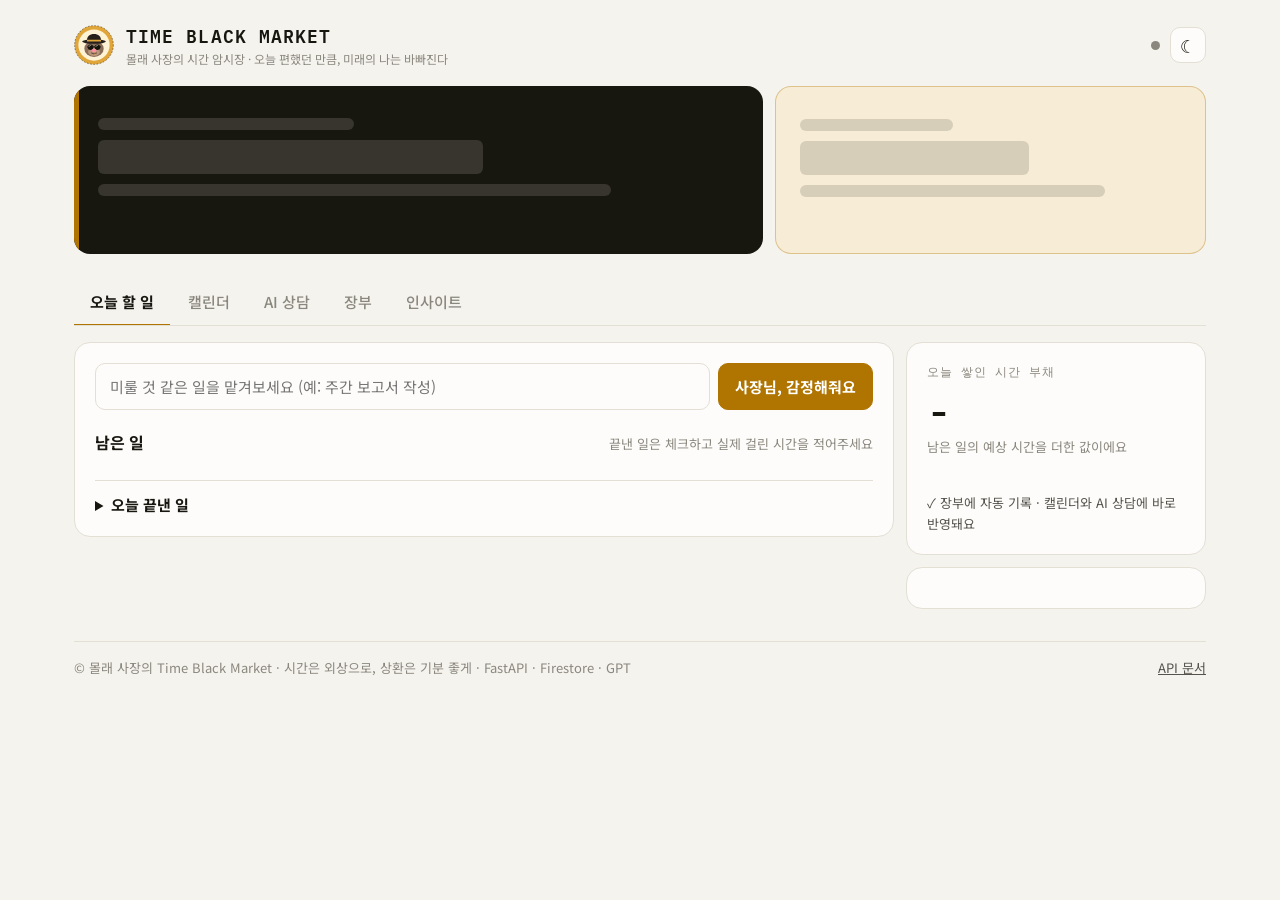
==== commit 8d3ec8a2: "feat: introduce "Mollae" mole-merchant character and kitschy brand mood - New character illustration" ====
--- a/frontend/index.html
+++ b/frontend/index.html
@@ -22,7 +22,7 @@
       <img class="logo" src="assets/logo.svg" alt="" width="40" height="40" />
       <span class="wordmark">
         <span class="wordmark-main">TIME BLACK MARKET</span>
-        <span class="wordmark-sub">시간 암시장 · 오늘 편했던 만큼, 미래의 나는 바빠진다</span>
+        <span class="wordmark-sub">몰래 사장의 시간 암시장 · 오늘 편했던 만큼, 미래의 나는 바빠진다</span>
       </span>
     </a>
     <div class="topbar-actions">
@@ -58,8 +58,8 @@
         <div class="box tasks-box">
           <form id="task-form" class="task-form" autocomplete="off">
             <label for="task-title" class="sr">해야 할 일</label>
-            <input id="task-title" maxlength="100" placeholder="미룰 것 같은 일을 적어보세요 (예: 주간 보고서 작성)" required />
-            <button id="task-estimate" class="btn btn-primary" type="submit">AI 예상 시간</button>
+            <input id="task-title" maxlength="100" placeholder="미룰 것 같은 일을 맡겨보세요 (예: 주간 보고서 작성)" required />
+            <button id="task-estimate" class="btn btn-primary" type="submit">사장님, 감정해줘요</button>
           </form>
           <div id="estimate-box" class="estimate-box" hidden aria-live="polite"></div>
 
@@ -126,16 +126,16 @@
       <div class="box chat">
         <div class="chat-head">
           <h3 id="chat-title">새 대화</h3>
-          <span class="muted small">위 장부 요약을 근거로 답해요</span>
+          <span class="merchant-tag"><img src="assets/mollae.svg" alt="" />몰래 사장 · 24시간 영업 중</span>
         </div>
         <div id="messages" class="messages" aria-live="polite"></div>
         <div class="quick" id="quick-questions">
-          <button type="button" class="chip">요즘 내 시간 부채 상황 어때?</button>
-          <button type="button" class="chip">다음 상환 추천일에 뭘 하면 좋을까?</button>
-          <button type="button" class="chip">남은 일 중 뭐부터 하면 좋을까?</button>
+          <button type="button" class="chip">사장님, 요즘 내 외상 어때요?</button>
+          <button type="button" class="chip">다음 상환일엔 뭘 갚을까?</button>
+          <button type="button" class="chip">남은 일 중 뭐부터 할까?</button>
         </div>
         <form id="chat-form" class="chat-form">
-          <textarea id="chat-input" rows="1" maxlength="1000" placeholder="시간 부채에 대해 물어보세요" title="Enter 전송 · Shift+Enter 줄바꿈" required></textarea>
+          <textarea id="chat-input" rows="1" maxlength="1000" placeholder="몰래 사장에게 물어보세요" title="Enter 전송 · Shift+Enter 줄바꿈" required></textarea>
           <button id="chat-send" class="btn btn-primary" type="submit">보내기</button>
         </form>
       </div>
@@ -225,7 +225,7 @@
   </main>
 
   <footer class="footer">
-    <span class="muted small">© Time Black Market · FastAPI · Firestore · GPT</span>
+    <span class="muted small">© 몰래 사장의 Time Black Market · 시간은 외상으로, 상환은 기분 좋게 · FastAPI · Firestore · GPT</span>
     <a id="docs-link" class="small" href="#" target="_blank" rel="noopener">API 문서</a>
   </footer>
 
--- a/frontend/styles.css
+++ b/frontend/styles.css
@@ -421,3 +421,26 @@
   .task-est { grid-column: 2; justify-self: start; }
   .task-actual { grid-column: 2 / -1; white-space: normal; }
 }
+
+/* ============ 몰래 사장 (캐릭터) ============ */
+.merchant-tag { display: inline-flex; align-items: center; gap: 6px; font-size: 12px; color: var(--text-2); }
+.merchant-tag img { width: 22px; height: 22px; border-radius: 50%; background: var(--gold-soft); object-fit: cover; object-position: 50% 15%; }
+.msg-row { display: flex; gap: 8px; align-items: flex-end; align-self: flex-start; max-width: 86%; }
+.msg-row .msg { max-width: 100%; }
+.avatar { width: 34px; height: 34px; flex: none; border-radius: 50%; background: var(--gold-soft); border: 1px solid color-mix(in srgb, var(--gold) 40%, transparent); object-fit: cover; object-position: 50% 12%; }
+.merchant-hero { width: 128px !important; height: 128px !important; opacity: 1 !important; animation: bob 3.2s ease-in-out infinite; }
+@keyframes bob { 50% { transform: translateY(-4px) rotate(-2deg); } }
+@media (prefers-reduced-motion: reduce) { .merchant-hero { animation: none; } }
+.speech {
+  position: relative; background: var(--surface); border: 2px solid var(--text); border-radius: 16px;
+  padding: 12px 16px; color: var(--text); font-size: 15px; white-space: pre-line; text-align: left;
+  box-shadow: 4px 4px 0 var(--gold);
+}
+.speech::before {
+  content: ""; position: absolute; top: -9px; left: 50%; width: 14px; height: 14px; transform: translateX(-50%) rotate(45deg);
+  background: var(--surface); border-left: 2px solid var(--text); border-top: 2px solid var(--text);
+}
+.welcome { max-width: 440px; }
+.merchant-say { display: flex; gap: 8px; align-items: center; font-size: 13px; color: var(--text); }
+.merchant-say img { width: 28px; height: 28px; flex: none; border-radius: 50%; background: var(--surface); object-fit: cover; object-position: 50% 12%; }
+.merchant-say em { font-style: normal; color: var(--muted); }
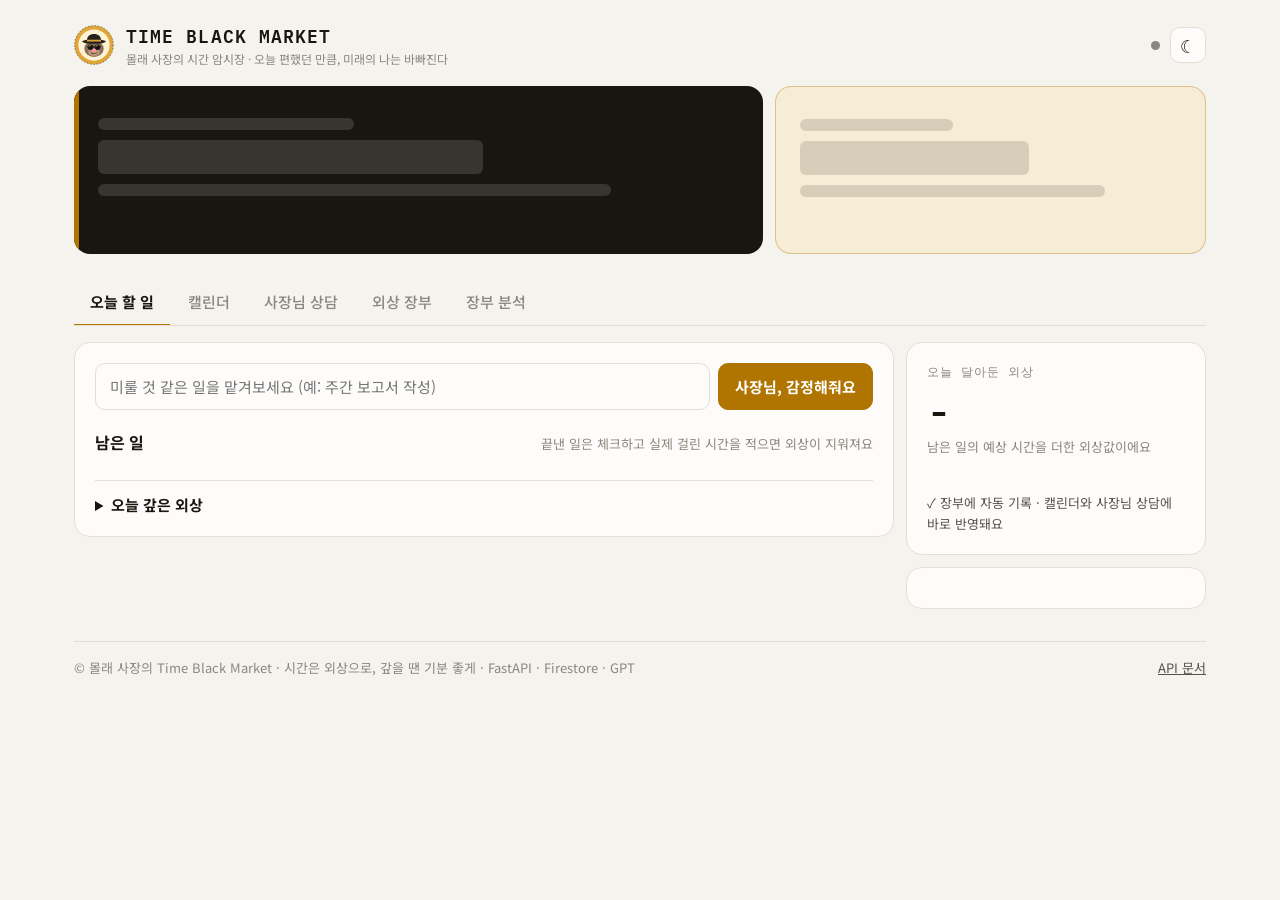
==== commit 646f96a7: "chore: unify wording around the time-tab (외상) concept - 부채→외상, 차입→외상 달기, 상환→갚기, 상환 추천일→갚기 좋은 날, 완납→다" ====
--- a/frontend/index.html
+++ b/frontend/index.html
@@ -4,7 +4,7 @@
   <meta charset="utf-8" />
   <meta name="viewport" content="width=device-width, initial-scale=1" />
   <title>Time Black Market</title>
-  <meta name="description" content="미뤄둔 업무 시간을 '시간 부채'로 기록하고 AI가 상환 계획을 분석해주는 개인 비서" />
+  <meta name="description" content="오늘 못 한 일을 미래의 시간에서 외상으로 당겨 쓰고, 몰래 사장과 함께 갚아나가는 시간 외상 장부" />
   <link rel="icon" type="image/svg+xml" href="assets/logo.svg" />
   <link rel="preconnect" href="https://fonts.googleapis.com" />
   <link rel="preconnect" href="https://fonts.gstatic.com" crossorigin />
@@ -46,9 +46,9 @@
   <nav class="tabs" role="tablist" aria-label="화면 전환">
     <button class="tab" role="tab" id="tab-today" aria-controls="panel-today" aria-selected="true">오늘 할 일</button>
     <button class="tab" role="tab" id="tab-calendar" aria-controls="panel-calendar" aria-selected="false">캘린더</button>
-    <button class="tab" role="tab" id="tab-chat" aria-controls="panel-chat" aria-selected="false">AI 상담</button>
-    <button class="tab" role="tab" id="tab-data" aria-controls="panel-data" aria-selected="false">장부</button>
-    <button class="tab" role="tab" id="tab-insight" aria-controls="panel-insight" aria-selected="false">인사이트</button>
+    <button class="tab" role="tab" id="tab-chat" aria-controls="panel-chat" aria-selected="false">사장님 상담</button>
+    <button class="tab" role="tab" id="tab-data" aria-controls="panel-data" aria-selected="false">외상 장부</button>
+    <button class="tab" role="tab" id="tab-insight" aria-controls="panel-insight" aria-selected="false">장부 분석</button>
   </nav>
 
   <main>
@@ -65,23 +65,23 @@
 
           <div class="tasks-head">
             <h3>남은 일 <span id="open-count" class="muted small"></span></h3>
-            <span class="muted small">끝낸 일은 체크하고 실제 걸린 시간을 적어주세요</span>
+            <span class="muted small">끝낸 일은 체크하고 실제 걸린 시간을 적으면 외상이 지워져요</span>
           </div>
           <ul id="open-tasks" class="task-list"></ul>
 
           <details class="done-section" id="done-section">
-            <summary>오늘 끝낸 일 <span id="done-count" class="muted small"></span></summary>
+            <summary>오늘 갚은 외상 <span id="done-count" class="muted small"></span></summary>
             <ul id="done-tasks" class="task-list done"></ul>
           </details>
         </div>
 
         <aside class="today-side">
           <div class="box debt-box">
-            <p class="eyebrow">오늘 쌓인 시간 부채</p>
+            <p class="eyebrow">오늘 달아둔 외상</p>
             <p class="big" id="today-debt">-</p>
-            <p class="muted small" id="today-debt-sub">남은 일의 예상 시간을 더한 값이에요</p>
+            <p class="muted small" id="today-debt-sub">남은 일의 예상 시간을 더한 외상값이에요</p>
             <div class="debt-bar" id="debt-bar" aria-hidden="true"></div>
-            <p class="note small">✓ 장부에 자동 기록 · 캘린더와 AI 상담에 바로 반영돼요</p>
+            <p class="note small">✓ 장부에 자동 기록 · 캘린더와 사장님 상담에 바로 반영돼요</p>
           </div>
           <div class="box accuracy-box" id="accuracy-box"></div>
         </aside>
@@ -102,11 +102,11 @@
           <div class="cal-grid cal-weekdays" aria-hidden="true">
             <span>월</span><span>화</span><span>수</span><span>목</span><span>금</span><span>토</span><span>일</span>
           </div>
-          <div class="cal-grid" id="cal-grid" role="grid" aria-label="시간 부채 달력"></div>
+          <div class="cal-grid" id="cal-grid" role="grid" aria-label="시간 외상 달력"></div>
           <div class="cal-legend">
-            <span><i class="key key-up"></i>부채 생김</span>
-            <span><i class="key key-down"></i>부채 줄어듦</span>
-            <span><i class="key key-repay"></i>상환 추천일</span>
+            <span><i class="key key-up"></i>외상 단 날</span>
+            <span><i class="key key-down"></i>외상 갚은 날</span>
+            <span><i class="key key-repay"></i>갚기 좋은 날</span>
             <span class="muted">색이 진할수록 변화가 커요</span>
           </div>
         </div>
@@ -131,7 +131,7 @@
         <div id="messages" class="messages" aria-live="polite"></div>
         <div class="quick" id="quick-questions">
           <button type="button" class="chip">사장님, 요즘 내 외상 어때요?</button>
-          <button type="button" class="chip">다음 상환일엔 뭘 갚을까?</button>
+          <button type="button" class="chip">갚기 좋은 날엔 뭐부터 갚을까?</button>
           <button type="button" class="chip">남은 일 중 뭐부터 할까?</button>
         </div>
         <form id="chat-form" class="chat-form">
@@ -150,7 +150,7 @@
           <label>날짜
             <input type="date" id="f-date" required />
           </label>
-          <label>시간 부채 (분)
+          <label>장부에 달린 외상 (분)
             <input type="number" id="f-value" min="0" max="10080" step="5" required placeholder="예: 240" />
             <span class="hint" id="f-value-hint"></span>
           </label>
@@ -168,8 +168,8 @@
           <div class="data-list-head">
             <div class="segmented" role="tablist" aria-label="기록 종류" id="kind-tabs">
               <button type="button" role="tab" data-kind="all" class="active" aria-selected="true">전체 <span class="count" data-count="all"></span></button>
-              <button type="button" role="tab" data-kind="up" aria-selected="false">부채 생긴 날 <span class="count" data-count="up"></span></button>
-              <button type="button" role="tab" data-kind="down" aria-selected="false">부채 줄어든 날 <span class="count" data-count="down"></span></button>
+              <button type="button" role="tab" data-kind="up" aria-selected="false">외상 단 날 <span class="count" data-count="up"></span></button>
+              <button type="button" role="tab" data-kind="down" aria-selected="false">외상 갚은 날 <span class="count" data-count="down"></span></button>
             </div>
             <div class="row">
               <select id="data-month" aria-label="월 필터"></select>
@@ -180,7 +180,7 @@
           <p id="kind-summary" class="kind-summary"></p>
           <div class="table-wrap">
             <table class="table">
-              <thead><tr><th>날짜</th><th class="num">부채</th><th class="num">변화</th><th>메모</th><th class="actions-col"><span class="sr">작업</span></th></tr></thead>
+              <thead><tr><th>날짜</th><th class="num">외상</th><th class="num">변화</th><th>메모</th><th class="actions-col"><span class="sr">작업</span></th></tr></thead>
               <tbody id="data-tbody"></tbody>
             </table>
           </div>
@@ -193,8 +193,8 @@
       <div class="box viz">
         <div class="viz-head">
           <div>
-            <h3>시간 부채 추이</h3>
-            <p class="muted small">일별 마감 부채와 7일 이동평균</p>
+            <h3>외상 장부 흐름</h3>
+            <p class="muted small">그날 남은 외상과 7일 이동평균</p>
           </div>
           <div class="segmented" role="group" aria-label="기간" id="range-tabs">
             <button type="button" data-range="30">30일</button>
@@ -207,8 +207,8 @@
       </div>
       <div class="insight-grid">
         <div class="box viz">
-          <h3>요일별 평균 변화</h3>
-          <p class="muted small">아래(파랑)는 부채가 줄어든 요일, 위(빨강)는 늘어난 요일</p>
+          <h3>요일별 외상 습관</h3>
+          <p class="muted small">아래(파랑)는 외상을 갚은 요일, 위(빨강)는 외상을 단 요일</p>
           <div id="weekday-chart" class="chart"></div>
         </div>
         <div class="box viz">
@@ -225,7 +225,7 @@
   </main>
 
   <footer class="footer">
-    <span class="muted small">© 몰래 사장의 Time Black Market · 시간은 외상으로, 상환은 기분 좋게 · FastAPI · Firestore · GPT</span>
+    <span class="muted small">© 몰래 사장의 Time Black Market · 시간은 외상으로, 갚을 땐 기분 좋게 · FastAPI · Firestore · GPT</span>
     <a id="docs-link" class="small" href="#" target="_blank" rel="noopener">API 문서</a>
   </footer>
 
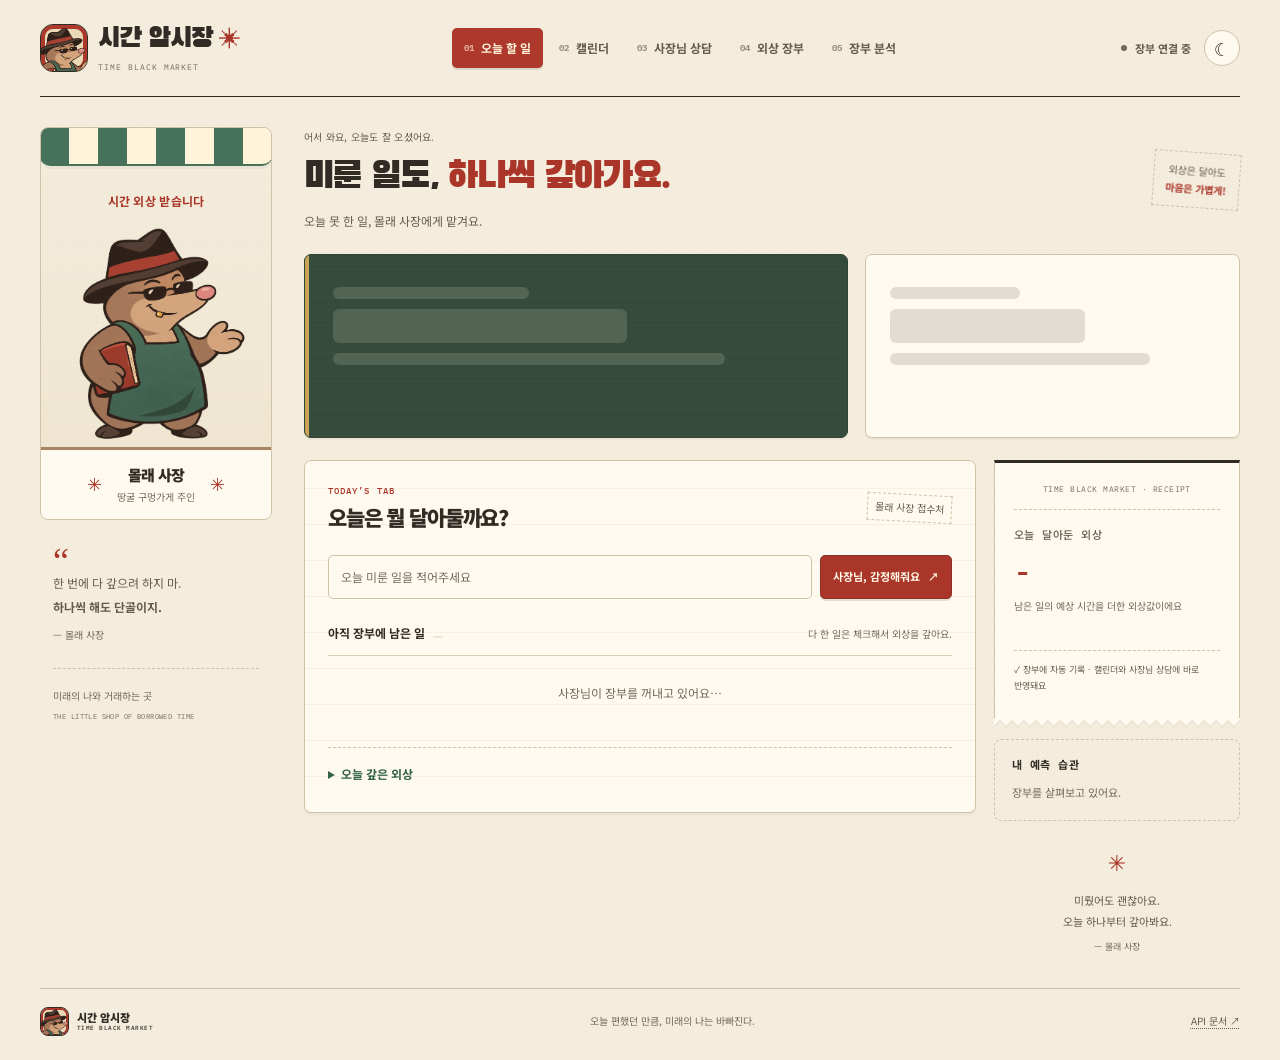
==== commit b09e108f: "design: apply Mollae's paper-ledger corner shop interface" ====
--- a/frontend/index.html
+++ b/frontend/index.html
@@ -3,35 +3,62 @@
 <head>
   <meta charset="utf-8" />
   <meta name="viewport" content="width=device-width, initial-scale=1" />
-  <title>Time Black Market</title>
+  <title>시간 암시장 — 몰래 사장의 시간 구멍가게</title>
   <meta name="description" content="오늘 못 한 일을 미래의 시간에서 외상으로 당겨 쓰고, 몰래 사장과 함께 갚아나가는 시간 외상 장부" />
   <link rel="icon" type="image/svg+xml" href="assets/logo.svg" />
   <link rel="preconnect" href="https://fonts.googleapis.com" />
   <link rel="preconnect" href="https://fonts.gstatic.com" crossorigin />
-  <link href="https://fonts.googleapis.com/css2?family=IBM+Plex+Mono:wght@500;600&family=Noto+Sans+KR:wght@400;500;700&display=swap" rel="stylesheet" />
+  <link href="https://fonts.googleapis.com/css2?family=Black+Han+Sans&family=IBM+Plex+Mono:wght@500;600&family=Noto+Sans+KR:wght@400;500;600;700;900&display=swap" rel="stylesheet" />
   <link rel="stylesheet" href="styles.css" />
+  <link rel="stylesheet" href="shop-theme.css" />
   <script>
     try { const t = localStorage.getItem("tbm-theme"); if (t) document.documentElement.dataset.theme = t; } catch (e) {}
   </script>
 </head>
 <body>
+  <a class="skip-link" href="#main-content">본문으로 바로가기</a>
   <div id="server-banner" class="banner" hidden role="status" aria-live="polite"></div>
 
   <header class="topbar">
     <a class="brand" href="#today" aria-label="Time Black Market 홈">
-      <img class="logo" src="assets/logo.svg" alt="" width="40" height="40" />
+      <span class="brand-symbol" aria-hidden="true"><img src="assets/mollae.png" alt="" width="80" height="80" /></span>
       <span class="wordmark">
-        <span class="wordmark-main">TIME BLACK MARKET</span>
-        <span class="wordmark-sub">몰래 사장의 시간 암시장 · 오늘 편했던 만큼, 미래의 나는 바빠진다</span>
+        <span class="wordmark-main">시간 암시장<span class="brand-star" aria-hidden="true">✳</span></span>
+        <span class="wordmark-sub">TIME BLACK MARKET</span>
       </span>
     </a>
+  <nav class="tabs" role="tablist" aria-label="화면 전환">
+    <button class="tab" role="tab" id="tab-today" aria-controls="panel-today" aria-selected="true"><span class="tab-number" aria-hidden="true">01</span>오늘 할 일</button>
+    <button class="tab" role="tab" id="tab-calendar" aria-controls="panel-calendar" aria-selected="false"><span class="tab-number" aria-hidden="true">02</span>캘린더</button>
+    <button class="tab" role="tab" id="tab-chat" aria-controls="panel-chat" aria-selected="false"><span class="tab-number" aria-hidden="true">03</span>사장님 상담</button>
+    <button class="tab" role="tab" id="tab-data" aria-controls="panel-data" aria-selected="false"><span class="tab-number" aria-hidden="true">04</span>외상 장부</button>
+    <button class="tab" role="tab" id="tab-insight" aria-controls="panel-insight" aria-selected="false"><span class="tab-number" aria-hidden="true">05</span>장부 분석</button>
+  </nav>
     <div class="topbar-actions">
-      <span id="server-status" class="status-dot" title="서버 확인 중"><i></i><span class="sr">서버 확인 중</span></span>
+      <span id="server-status" class="status-dot" title="장부 연결 중" role="status" aria-live="polite"><i aria-hidden="true"></i><span data-server-label>장부 연결 중</span></span>
       <button id="theme-toggle" class="icon-btn" type="button" aria-label="다크 모드 전환" title="다크 모드 전환">
         <span class="theme-icon" aria-hidden="true"></span>
       </button>
     </div>
   </header>
+
+  <div class="shop-layout">
+    <aside class="shopkeeper" aria-label="몰래 사장의 구멍가게">
+      <div class="shopkeeper-booth">
+        <div class="shop-awning" aria-hidden="true"></div>
+        <p class="shopkeeper-sign">시간 외상 받습니다</p>
+        <img class="shopkeeper-character" src="assets/mollae.png" alt="빨간 장부를 끼고 손님을 반기는 통통한 두더지 몰래 사장" width="1254" height="1254" fetchpriority="high" />
+        <div class="shopkeeper-counter"><span class="counter-star" aria-hidden="true">✳</span><div><strong>몰래 사장</strong><span>땅굴 구멍가게 주인</span></div><span class="counter-star" aria-hidden="true">✳</span></div>
+      </div>
+      <div class="shopkeeper-quote"><span class="quote-mark" aria-hidden="true">“</span><p>한 번에 다 갚으려 하지 마.<br /><b>하나씩 해도 단골이지.</b></p><span class="quote-signature">— 몰래 사장</span></div>
+      <p class="shopkeeper-footnote">미래의 나와 거래하는 곳<br /><span>THE LITTLE SHOP OF BORROWED TIME</span></p>
+    </aside>
+
+    <div class="shop-workspace">
+      <section class="workspace-welcome" aria-labelledby="shop-title">
+        <div><p class="welcome-kicker">어서 와요, 오늘도 잘 오셨어요.</p><h1 id="shop-title">미룬 일도, <span>하나씩 갚아가요.</span></h1><p class="welcome-description">오늘 못 한 일, 몰래 사장에게 맡겨요.</p></div>
+        <span class="welcome-seal" aria-hidden="true">외상은 달아도<br /><b>마음은 가볍게!</b></span>
+      </section>
 
   <!-- 데이터 요약: AI 시스템 프롬프트에 주입되는 값과 동일 -->
   <section class="overview" aria-label="데이터 요약">
@@ -43,31 +70,26 @@
     </div>
   </section>
 
-  <nav class="tabs" role="tablist" aria-label="화면 전환">
-    <button class="tab" role="tab" id="tab-today" aria-controls="panel-today" aria-selected="true">오늘 할 일</button>
-    <button class="tab" role="tab" id="tab-calendar" aria-controls="panel-calendar" aria-selected="false">캘린더</button>
-    <button class="tab" role="tab" id="tab-chat" aria-controls="panel-chat" aria-selected="false">사장님 상담</button>
-    <button class="tab" role="tab" id="tab-data" aria-controls="panel-data" aria-selected="false">외상 장부</button>
-    <button class="tab" role="tab" id="tab-insight" aria-controls="panel-insight" aria-selected="false">장부 분석</button>
-  </nav>
-
-  <main>
+
+
+  <main id="main-content" tabindex="-1">
     <!-- ============ 오늘 할 일 ============ -->
     <section id="panel-today" class="panel" role="tabpanel" aria-labelledby="tab-today">
       <div class="today-layout">
         <div class="box tasks-box">
+          <div class="shop-section-head"><div><p class="eyebrow">TODAY’S TAB</p><h2>오늘은 뭘 달아둘까요?</h2></div><span class="paper-label">몰래 사장 접수처</span></div>
           <form id="task-form" class="task-form" autocomplete="off">
             <label for="task-title" class="sr">해야 할 일</label>
-            <input id="task-title" maxlength="100" placeholder="미룰 것 같은 일을 맡겨보세요 (예: 주간 보고서 작성)" required />
-            <button id="task-estimate" class="btn btn-primary" type="submit">사장님, 감정해줘요</button>
+            <input id="task-title" maxlength="100" placeholder="오늘 미룬 일을 적어주세요" required />
+            <button id="task-estimate" class="btn btn-primary" type="submit">사장님, 감정해줘요 <span aria-hidden="true">↗</span></button>
           </form>
           <div id="estimate-box" class="estimate-box" hidden aria-live="polite"></div>
 
           <div class="tasks-head">
-            <h3>남은 일 <span id="open-count" class="muted small"></span></h3>
-            <span class="muted small">끝낸 일은 체크하고 실제 걸린 시간을 적으면 외상이 지워져요</span>
-          </div>
-          <ul id="open-tasks" class="task-list"></ul>
+            <h3>아직 장부에 남은 일 <span id="open-count" class="muted small"></span></h3>
+            <span class="muted small">다 한 일은 체크해서 외상을 갚아요.</span>
+          </div>
+          <ul id="open-tasks" class="task-list"><li class="empty">사장님이 장부를 꺼내고 있어요…</li></ul>
 
           <details class="done-section" id="done-section">
             <summary>오늘 갚은 외상 <span id="done-count" class="muted small"></span></summary>
@@ -77,13 +99,15 @@
 
         <aside class="today-side">
           <div class="box debt-box">
+            <span class="receipt-topline" aria-hidden="true">TIME BLACK MARKET · RECEIPT</span>
             <p class="eyebrow">오늘 달아둔 외상</p>
             <p class="big" id="today-debt">-</p>
             <p class="muted small" id="today-debt-sub">남은 일의 예상 시간을 더한 외상값이에요</p>
             <div class="debt-bar" id="debt-bar" aria-hidden="true"></div>
             <p class="note small">✓ 장부에 자동 기록 · 캘린더와 사장님 상담에 바로 반영돼요</p>
           </div>
-          <div class="box accuracy-box" id="accuracy-box"></div>
+          <div class="box accuracy-box" id="accuracy-box"><p class="eyebrow">내 예측 습관</p><p class="small muted">장부를 살펴보고 있어요.</p></div>
+          <div class="receipt-bottom"><span class="receipt-mark" aria-hidden="true">✳</span><p>미뤘어도 괜찮아요.<br />오늘 하나부터 갚아봐요.</p><span>— 몰래 사장</span></div>
         </aside>
       </div>
     </section>
@@ -126,7 +150,7 @@
       <div class="box chat">
         <div class="chat-head">
           <h3 id="chat-title">새 대화</h3>
-          <span class="merchant-tag"><img src="assets/mollae.svg" alt="" />몰래 사장 · 24시간 영업 중</span>
+          <span class="merchant-tag"><span class="merchant-portrait" aria-hidden="true"><img src="assets/mollae.png" alt="" /></span>몰래 사장 · 24시간 영업 중</span>
         </div>
         <div id="messages" class="messages" aria-live="polite"></div>
         <div class="quick" id="quick-questions">
@@ -223,10 +247,13 @@
       </div>
     </section>
   </main>
+    </div>
+  </div>
 
   <footer class="footer">
-    <span class="muted small">© 몰래 사장의 Time Black Market · 시간은 외상으로, 갚을 땐 기분 좋게 · FastAPI · Firestore · GPT</span>
-    <a id="docs-link" class="small" href="#" target="_blank" rel="noopener">API 문서</a>
+    <div class="footer-brand"><span class="brand-symbol" aria-hidden="true"><img src="assets/mollae.png" alt="" /></span><span>시간 암시장<span class="footer-en">TIME BLACK MARKET</span></span></div>
+    <span class="muted small">오늘 편했던 만큼, 미래의 나는 바빠진다.</span>
+    <a id="docs-link" class="small" href="#" target="_blank" rel="noopener">API 문서 ↗</a>
   </footer>
 
   <div id="tooltip" class="tooltip" hidden></div>
--- a/frontend/shop-theme.css
+++ b/frontend/shop-theme.css
@@ -0,0 +1,372 @@
+/* 시간 암시장 · 선택된 평면 장부 UI / 몰래 사장 후보 02.
+   styles.css의 기본 구조 위에 적용하는 디자인 레이어. */
+:root {
+  --bg: #f4eddd;
+  --surface: #fffaf0;
+  --surface-2: #eee5d2;
+  --border: #cfc2a9;
+  --text: #302b24;
+  --text-2: #655c4e;
+  --muted: #746a5b;
+  --gold: #a93629;
+  --gold-ink: #fff8e7;
+  --gold-soft: #f5e6cf;
+  --ink: #354c3d;
+  --ink-text: #fff4d9;
+  --ink-muted: #d8ddca;
+  --good: #356246;
+  --bad: #a93629;
+  --grid: #dfd5c0;
+  --series-1: #46715a;
+  --series-2: #ad382b;
+  --diverge-neg: #46715a;
+  --diverge-pos: #ad382b;
+  --radius: 8px;
+  --display: "Black Han Sans", "Noto Sans KR", sans-serif;
+  --shop-red: #ad382b;
+  --shop-green: #46715a;
+  --shop-yellow: #e5b853;
+  --outline: #302b24;
+  --paper-rule: #d9cdb7;
+  --hero-wash: #eee4ce;
+  --paper-shadow: 0 2px 0 #302b2408, 0 6px 18px #302b2403;
+}
+@media (prefers-color-scheme: dark) {
+  :root:not([data-theme="light"]) {
+    --bg: #25261f; --surface: #303129; --surface-2: #3a3b30; --border: #62634f;
+    --text: #f8efd9; --text-2: #ddd2b9; --muted: #c0b69e; --gold: #e5997e;
+    --gold-ink: #30251f; --gold-soft: #49392e; --ink: #334d3c; --ink-text: #fff4d9;
+    --ink-muted: #d8ddca; --good: #9bcc98; --bad: #f0a08c; --grid: #494b3c;
+    --series-1: #9bcc98; --series-2: #f0a08c; --diverge-neg: #75ac83; --diverge-pos: #d7806d;
+    --paper-rule: #515344; --hero-wash: #303428;
+  }
+}
+:root[data-theme="dark"] {
+  --bg: #25261f; --surface: #303129; --surface-2: #3a3b30; --border: #62634f;
+  --text: #f8efd9; --text-2: #ddd2b9; --muted: #c0b69e; --gold: #e5997e;
+  --gold-ink: #30251f; --gold-soft: #49392e; --ink: #334d3c; --ink-text: #fff4d9;
+  --ink-muted: #d8ddca; --good: #9bcc98; --bad: #f0a08c; --grid: #494b3c;
+  --series-1: #9bcc98; --series-2: #f0a08c; --diverge-neg: #75ac83; --diverge-pos: #d7806d;
+  --paper-rule: #515344; --hero-wash: #303428;
+}
+html { background: var(--bg); scroll-behavior: smooth; }
+body {
+  max-width: 1520px; padding: 0 40px 24px; font-size: 14px;
+  word-break: keep-all; overflow-wrap: anywhere;
+  background-image: radial-gradient(#9b805912 .65px, transparent .65px);
+  background-size: 5px 5px;
+}
+::selection { background: var(--shop-yellow); color: var(--outline); }
+button, a, input, textarea, select { -webkit-tap-highlight-color: transparent; }
+button { transition: background-color .16s, border-color .16s, box-shadow .16s; }
+:focus-visible { outline: 3px solid var(--gold); outline-offset: 4px; }
+input:focus-visible, textarea:focus-visible, select:focus-visible { outline: 2px solid var(--gold); outline-offset: 2px; }
+input::placeholder, textarea::placeholder { color: var(--muted); opacity: 1; }
+.skip-link { position: fixed; top: -80px; left: 16px; z-index: 100; padding: 12px 20px; background: var(--surface); border: 2px solid var(--gold); }
+.skip-link:focus { top: 12px; }
+
+/* 가게 간판: 헤더, 화면 전환, 연결 상태. */
+.topbar { display: grid; grid-template-columns: auto minmax(0,1fr) auto; gap: 24px; padding: 23px 0; border-bottom: 1.5px solid var(--text); }
+.brand { gap: 10px; }
+.brand-symbol { position: relative; display: block; width: 48px; height: 48px; overflow: hidden; border: 1.5px solid var(--outline); border-radius: 13px; background: #ead9b6; box-shadow: inset 0 0 0 4px var(--shop-red); flex: none; }
+.brand-symbol img { position: absolute; width: 81px; height: 81px; max-width: none; left: 50%; top: -1px; transform: translateX(-50%); }
+.wordmark-main { display: flex; align-items: center; gap: 7px; font-family: var(--display); font-weight: 400; font-size: 27px; letter-spacing: -.04em; line-height: 1.25; }
+.brand-star { color: var(--gold); font-family: sans-serif; font-size: 22px; }
+.wordmark-sub { font-family: var(--mono); font-size: 8px; letter-spacing: .12em; margin-top: 4px; }
+.topbar-actions { gap: 13px; }
+.status-dot { display: inline-flex; align-items: center; gap: 8px; font-size: 11px; font-weight: 700; white-space: nowrap; color: var(--text-2); }
+.status-dot i { width: 6px; height: 6px; }
+.status-dot.ok { color: var(--good); }
+.status-dot.ok i { box-shadow: 0 0 0 3px color-mix(in srgb,var(--good) 10%,transparent); }
+.icon-btn { border-radius: 50%; border-color: var(--border); width: 36px; height: 36px; flex: none; }
+.tabs { justify-self: center; display: flex; align-items: center; gap: 4px; margin: 0; padding: 4px; border: 0; overflow-x: auto; max-width: 100%; scrollbar-width: thin; }
+.tab { display: inline-flex; align-items: center; justify-content: center; gap: 7px; border: 0; border-radius: 5px; padding: 10px 12px; min-height: 40px; margin: 0; color: var(--text-2); font-size: 12px; font-weight: 700; }
+.tab-number { font-family: var(--mono); font-size: 9px; opacity: .65; }
+.tab:hover { background: var(--surface-2); }
+.tab[aria-selected="true"] { background: var(--shop-red); color: #fff4d9; box-shadow: 0 2px 0 #302b2420; }
+
+/* Mascot stays beside the work, rather than above a long landing page. */
+.shop-layout { display: grid; grid-template-columns: 232px minmax(0,1fr); align-items: start; gap: 32px; padding-top: 30px; }
+.shopkeeper { position: sticky; top: 24px; min-width: 0; }
+.shopkeeper-booth { position: relative; padding-top: 64px; border: 1px solid var(--border); border-radius: 8px; background: linear-gradient(180deg,transparent,var(--hero-wash)); overflow: hidden; }
+.shop-awning { position: absolute; top: 0; left: -1px; right: -1px; height: 38px; border-bottom: 2px solid var(--shop-green); border-radius: 0 0 10px 10px; background: repeating-linear-gradient(90deg,#46715a 0,#46715a 29px,#fff4d9 29px,#fff4d9 58px); box-shadow: 0 3px 0 #302b2409; }
+.shopkeeper-sign { color: var(--gold); font-size: 12px; font-weight: 700; text-align: center; letter-spacing: .025em; }
+.shopkeeper-character { display: block; width: 100%; height: auto; margin: 6px auto 0; }
+.shopkeeper-counter { display: flex; align-items: center; justify-content: center; gap: 15px; padding: 13px 10px 15px; background: var(--surface); border-top: 3px solid #a78260; }
+.shopkeeper-counter > div { text-align: center; }
+.shopkeeper-counter strong { display: block; font-size: 15px; font-weight: 900; letter-spacing: -.04em; }
+.shopkeeper-counter div span { display: block; font-size: 10px; margin-top: 3px; color: var(--muted); }
+.counter-star { color: var(--gold); font-size: 18px; }
+.shopkeeper-quote { margin: 23px 0 0; padding: 0 13px; }
+.quote-mark { display: block; font: 36px/1 Georgia,serif; color: var(--gold); height: 28px; }
+.shopkeeper-quote p { font-size: 12px; line-height: 1.95; color: var(--text-2); word-break: keep-all; }
+.quote-signature { display: block; font-size: 10px; color: var(--muted); margin-top: 9px; }
+.shopkeeper-footnote { margin: 25px 13px 0; padding-top: 17px; border-top: 1px dashed var(--border); color: var(--muted); font-size: 10px; line-height: 1.9; }
+.shopkeeper-footnote span { font-family: var(--mono); font-size: 7px; letter-spacing: .06em; }
+.shop-workspace { min-width: 0; }
+.workspace-welcome { display: flex; justify-content: space-between; align-items: center; gap: 18px; padding: 2px 0 24px; }
+.welcome-kicker { font-size: 10px; color: var(--text-2); letter-spacing: .025em; margin-bottom: 8px; }
+.workspace-welcome h1 { font-family: var(--display); font-size: clamp(28px,2.9vw,42px); font-weight: 400; letter-spacing: -.045em; line-height: 1.35; word-break: keep-all; }
+.workspace-welcome h1 span { color: var(--gold); }
+.welcome-description { font-size: 12px; color: var(--text-2); margin-top: 9px; }
+.welcome-seal { flex: none; font-size: 10px; line-height: 1.8; text-align: center; border: 1px dashed var(--border); padding: 9px 12px; color: var(--text-2); transform: rotate(4deg); }
+.welcome-seal b { color: var(--gold); }
+main { min-width: 0; margin-top: 22px; }
+
+/* Paper ledger and recommendation. Material hints stay subtle. */
+.overview { grid-template-columns: minmax(0,1.45fr) minmax(0,1fr); gap: 17px; }
+.ledger-card, .repay-card { min-height: 184px; border-radius: 7px; padding: 22px 24px; box-shadow: var(--paper-shadow); }
+.ledger-card { background-image: repeating-linear-gradient(0deg,transparent 0,transparent 27px,#ffffff06 27px,#ffffff06 28px); border: 1px solid #2c4434; padding-left: 28px; }
+.ledger-card::before { width: 4px; background: #caa454; }
+.eyebrow { font-family: var(--mono),var(--font); font-size: 11px; letter-spacing: .04em; font-weight: 500; }
+.big { font-size: 38px; margin: 10px 0 13px; letter-spacing: -.06em; }
+.ledger-card .big { color: #fff4d9; }
+.chips { gap: 5px; }
+.chip-stat { border-radius: 3px; font-size: 10px; padding: 3px 7px; background: #ffffff09; border: 1px solid #ffffff20; }
+.ledger-card .chip-stat.up { color: #ffb8a5; }
+.ledger-card .chip-stat.down { color: #c3e4ac; }
+.ledger-meta { font-size: 10px; margin-top: 12px; line-height: 1.8; }
+.repay-card { border: 1px solid var(--border); background: var(--surface); padding-right: 24px; }
+.repay-card .eyebrow { color: var(--gold); padding-right: 40px; }
+.repay-card .big { font-family: var(--font); font-size: 27px; font-weight: 900; letter-spacing: -.06em; margin: 11px 0 7px; padding-right: 30px; }
+.repay-card .reason { font-size: 12px; line-height: 1.85; }
+.repay-card .next-list { margin-top: 13px; gap: 6px; }
+.repay-card .next-list span { border-radius: 2px; font-size: 10px; padding: 2px 6px; border-color: var(--border); }
+.stamp { right: 17px; top: 16px; width: 43px; height: 43px; padding: 0; border: 1.5px solid currentColor; outline: 1px solid currentColor; outline-offset: -5px; color: var(--gold); font-family: var(--font); font-size: 9px; transform: rotate(12deg); opacity: .8; }
+.box { border-radius: 7px; box-shadow: var(--paper-shadow); }
+.today-layout { grid-template-columns: minmax(0,1fr) 246px; gap: 18px; }
+.tasks-box { position: relative; padding: 23px; min-height: 350px; background-image: repeating-linear-gradient(0deg,transparent 0,transparent 35px,color-mix(in srgb,var(--paper-rule) 21%,transparent) 35px,color-mix(in srgb,var(--paper-rule) 21%,transparent) 36px); }
+.shop-section-head { display: flex; justify-content: space-between; align-items: center; gap: 10px; margin-bottom: 23px; }
+.shop-section-head .eyebrow { color: var(--gold); margin-bottom: 6px; font-size: 9px; letter-spacing: .12em; }
+.shop-section-head h2 { font-size: 21px; font-weight: 900; letter-spacing: -.055em; }
+.paper-label { font-size: 10px; padding: 5px 7px; border: 1px dashed var(--border); color: var(--text-2); transform: rotate(3deg); white-space: nowrap; }
+.task-form { gap: 8px; }
+.task-form input { font-size: 12px; padding: 12px; min-width: 0; }
+.task-form .btn { font-size: 11px; padding: 11px 12px; }
+.task-form .btn span { margin-left: 5px; }
+.btn { border-radius: 5px; font-size: 12px; min-height: 36px; }
+.btn-primary { background: var(--gold); border: 1px solid color-mix(in srgb,var(--gold) 75%,#302b24); box-shadow: 0 2px 0 #302b2420; }
+.btn-primary:hover:not(:disabled) { background: color-mix(in srgb,var(--gold) 88%,#302b24); border-color: var(--gold); filter: none; box-shadow: 0 3px 0 #302b2420; }
+.btn-primary:active:not(:disabled) { box-shadow: none; }
+.btn-small { font-size: 11px; padding: 5px 10px; }
+input, select, textarea { border-radius: 5px; }
+.tasks-head { margin: 26px 0 0; padding-bottom: 13px; border-bottom: 1px solid var(--paper-rule); }
+.tasks-head h3 { font-size: 12px; }
+.tasks-head > .small { font-size: 10px; }
+#open-count { display: inline-block; margin-left: 5px; font-family: var(--mono); font-size: 10px; background: var(--surface-2); padding: 1px 5px; border-radius: 3px; }
+.task { padding: 15px 0; gap: 10px; border-bottom-style: dashed; }
+.task-title { font-size: 13px; line-height: 1.85; }
+.task-est { font-size: 11px; background: var(--surface-2); border-radius: 3px; border: 1px solid var(--border); padding: 4px 8px; }
+.task-age { display: inline-block; font-size: 9px; border-radius: 2px; background: var(--gold-soft); padding: 0 4px; line-height: 1.6; }
+.check { width: 21px; height: 21px; }
+.check > span { border-radius: 4px; border: 1.5px solid var(--text-2); background: var(--surface); }
+.task .btn-link.danger { opacity: .6; min-width: 26px; min-height: 30px; }
+.task:hover .btn-link.danger, .task:focus-within .btn-link.danger { opacity: 1; }
+.task-actual { font-size: 10px; }
+.done-section { border-top-style: dashed; margin-top: 17px; }
+.done-section summary { font-size: 12px; color: var(--good); padding: 4px 0; }
+.today-side { gap: 20px; }
+.debt-box { position: relative; padding: 20px 19px 24px; background: var(--surface); border-radius: 0; border: 1px solid var(--border); border-top: 3px solid var(--text); border-bottom: 0; filter: drop-shadow(0 3px 0 #302b2407); box-shadow: none; }
+.debt-box::after { content: ""; position: absolute; bottom: -8px; height: 9px; left: -1px; right: -1px; background: linear-gradient(135deg,var(--surface) 33.33%,transparent 33.33%) 0 0 / 12px 12px,linear-gradient(225deg,var(--surface) 33.33%,transparent 33.33%) 0 0 / 12px 12px; }
+.receipt-topline { display: block; padding-bottom: 13px; margin-bottom: 17px; border-bottom: 1px dashed var(--border); font-family: var(--mono); font-size: 8px; letter-spacing: .06em; text-align: center; color: var(--muted); }
+.debt-box .eyebrow { font-size: 11px; color: var(--text-2); }
+.debt-box .big { font-size: 29px; margin: 10px 0; color: var(--gold); }
+.debt-box .small { font-size: 10px; line-height: 1.85; }
+.debt-bar { height: 6px; margin: 14px 0; }
+.debt-bar i { border-radius: 1px; }
+.debt-box .note { padding-top: 11px; border-top: 1px dashed var(--border); font-size: 9px; }
+.accuracy-box { padding: 17px; background: transparent; border: 1px dashed var(--border); box-shadow: none; }
+.accuracy-box .eyebrow { color: var(--text); font-weight: 700; margin-bottom: 8px; }
+.accuracy-box .small { font-size: 11px; line-height: 1.9; }
+.accuracy-msg { font-size: 12px; line-height: 1.9; }
+.receipt-bottom { text-align: center; padding: 0 8px; font-size: 11px; color: var(--text-2); line-height: 1.9; }
+.receipt-mark { display: inline-block; color: var(--gold); font-size: 22px; margin-bottom: 7px; }
+.receipt-bottom > span:last-child { display: block; font-size: 9px; color: var(--muted); margin-top: 7px; }
+.estimate-box, .opt { border-radius: 5px; }
+.estimate-box { font-size: 12px; }
+.estimate-title, .merchant-say > span:last-child { min-width: 0; overflow-wrap: anywhere; }
+.tool-badge { max-width: 100%; overflow-wrap: anywhere; }
+.opt { padding: 10px 8px; }
+.opt.active { padding: 9px 7px; }
+.opt-value { font-size: 14px; }
+.opt-custom input { width: 60px; }
+.empty { padding: 26px 12px; font-size: 12px; line-height: 1.9; }
+
+/* Calendar, conversation, records, and analysis share the paper system. */
+.calendar-layout { grid-template-columns: minmax(0,1fr) 230px; gap: 18px; }
+.cal-cell { border-radius: 4px; min-height: 80px; padding: 7px; }
+.cal-cell.today { border-color: var(--text); }
+.cal-cell.repay { border-color: var(--good); }
+.cal-cell.selected { outline-color: var(--gold); }
+.cal-tag { border-radius: 2px; font-size: 9px; padding: 0 3px; }
+.cal-head h3 { font-weight: 600; font-size: 16px; min-width: 100px; }
+.cal-month-stats { font-size: 11px; }
+.cal-legend { gap: 12px; font-size: 10px; }
+.day-detail { padding: 18px; background-image: repeating-linear-gradient(0deg,transparent 0,transparent 27px,color-mix(in srgb,var(--paper-rule) 21%,transparent) 27px,color-mix(in srgb,var(--paper-rule) 21%,transparent) 28px); }
+.day-detail .big { font-size: 26px; }
+.chat-layout { grid-template-columns: 185px minmax(0,1fr); gap: 17px; }
+.chat-head { background: var(--hero-wash); border-bottom: 1px dashed var(--border); padding: 13px 17px; }
+.chat-head h3 { font-size: 13px; }
+.chat { min-height: 550px; }
+.history { background: transparent; padding: 13px; }
+.history-head { gap: 8px; flex-wrap: wrap; }
+.history-head h3 { font-size: 12px; }
+.conv-item { border-radius: 4px; padding: 9px 6px; }
+.conv-title { font-size: 12px; }
+.conv-meta { font-size: 10px; }
+.conv-del { visibility: visible; min-width: 26px; min-height: 30px; }
+.msg { border-radius: 7px; font-size: 13px; line-height: 1.9; }
+.msg.user { background: var(--ink); color: var(--ink-text); }
+.msg.assistant { border: 1px solid var(--border); background: var(--surface); }
+.msg-row { max-width: 94%; }
+.avatar, .merchant-portrait { position: relative; display: inline-block; width: 36px; height: 36px; flex: none; overflow: hidden; border-radius: 50%; border: 1px solid var(--border); background: #ead9b6; }
+.avatar img, .merchant-portrait img { position: absolute; width: 64px; height: 64px; max-width: none; left: 50%; top: -1px; transform: translateX(-50%); border: 0; background: transparent; border-radius: 0; }
+.merchant-tag { font-size: 10px; }
+.merchant-tag .merchant-portrait { width: 23px; height: 23px; }
+.merchant-tag .merchant-portrait img { width: 41px; height: 41px; }
+.merchant-say .merchant-portrait { width: 29px; height: 29px; }
+.merchant-say .merchant-portrait img { width: 52px; height: 52px; }
+.merchant-say { font-size: 12px; line-height: 1.85; }
+.merchant-hero { width: 158px !important; height: 158px !important; opacity: 1 !important; animation: none; object-fit: contain; }
+.speech { font-size: 13px; border: 1px solid var(--border); border-radius: 7px; box-shadow: 0 3px 0 var(--hero-wash); line-height: 1.9; padding: 15px 18px; }
+.speech::before { border-width: 1px; border-color: var(--border); }
+.welcome > .small { font-size: 10px; line-height: 1.85; margin-top: 7px; }
+.chip { border-radius: 4px; font-size: 10px; padding: 7px 9px; }
+.chat-form { padding: 13px 17px; }
+.chat-form textarea { font-size: 12px; }
+.data-layout { grid-template-columns: 245px minmax(0,1fr); gap: 17px; }
+.data-form { padding: 19px; }
+.data-form > h3 { font-size: 15px; }
+.data-form > .small { font-size: 11px; line-height: 1.9; }
+.data-list { padding: 17px; }
+.segmented { border-radius: 5px; gap: 1px; }
+.segmented button { border-radius: 3px; font-size: 11px; padding: 6px 9px; }
+.table th { border-bottom: 1px solid var(--paper-rule); font-size: 10px; }
+.table td { border-bottom-style: dashed; font-size: 11px; padding: 11px 9px; }
+.table td.memo { max-width: 280px; overflow-wrap: anywhere; }
+.viz { padding: 20px; }
+.viz h3 { font-size: 15px; }
+.viz .small { font-size: 11px; }
+.insight-grid { gap: 17px; }
+.legend { font-size: 11px; }
+.footer { margin-top: 32px; border-top: 1px solid var(--border); align-items: center; padding-top: 18px; }
+.footer-brand { display: flex; align-items: center; gap: 8px; font-weight: 900; font-size: 11px; line-height: 1.35; }
+.footer-brand .brand-symbol { width: 29px; height: 29px; border-radius: 8px; box-shadow: inset 0 0 0 2px var(--shop-red); }
+.footer-brand .brand-symbol img { width: 50px; height: 50px; }
+.footer-en { display: block; font-size: 6px; font-family: var(--mono); font-weight: 500; letter-spacing: .08em; }
+.footer > .small, .footer a { font-size: 10px; }
+.footer a { text-decoration-style: dotted; text-underline-offset: 3px; }
+.toast { background: var(--ink); color: var(--ink-text); border: 1px solid var(--outline); border-radius: 5px; font-size: 12px; }
+.banner { margin: 0; border: 1px solid var(--border); border-radius: 0 0 6px 6px; font-size: 12px; }
+
+@media (max-width: 1200px) {
+  body { padding-right: 28px; padding-left: 28px; }
+  .topbar { column-gap: 15px; }
+  .tab { padding: 10px; }
+  .tab-number { display: none; }
+  .shop-layout { grid-template-columns: 205px minmax(0,1fr); gap: 24px; }
+  .welcome-seal { display: none; }
+  .workspace-welcome h1 { font-size: 33px; }
+  .today-layout { grid-template-columns: minmax(0,1fr); }
+  .today-side { grid-template-columns: repeat(2,minmax(0,1fr)); align-items: start; gap: 18px; }
+  .debt-box { grid-row: span 2; }
+  .receipt-bottom { grid-column: 2; }
+  .calendar-layout, .data-layout { grid-template-columns: minmax(0,1fr); }
+  .day-detail, .data-form { position: static; }
+  .data-form { grid-template-columns: repeat(2,minmax(0,1fr)); align-items: start; }
+  .data-form > h3, .data-form > p, .data-form > .row { grid-column: 1 / -1; }
+  .insight-grid { grid-template-columns: minmax(0,1fr); }
+}
+@media (max-width: 1000px) {
+  .topbar { grid-template-columns: 1fr auto; padding: 19px 0 12px; gap: 12px; }
+  .tabs { grid-row: 2; grid-column: 1 / -1; justify-self: stretch; justify-content: center; }
+  .topbar-actions { grid-row: 1; grid-column: 2; }
+  .tab { padding: 10px 16px; }
+  .shop-layout { grid-template-columns: 160px minmax(0,1fr); gap: 0 20px; padding-top: 18px; }
+  .shop-workspace { display: contents; }
+  .shopkeeper { position: static; grid-column: 1; grid-row: 1; align-self: center; }
+  .shopkeeper-booth { padding: 0; border: 0; background: none; overflow: visible; }
+  .shop-awning, .shopkeeper-sign, .shopkeeper-counter, .shopkeeper-quote, .shopkeeper-footnote { display: none; }
+  .shopkeeper-character { width: 160px; height: 160px; margin: 0; }
+  .workspace-welcome { grid-row: 1; grid-column: 2; padding: 0; }
+  .workspace-welcome h1 { font-size: 35px; }
+  .workspace-welcome h1 span { display: block; }
+  .overview, main { grid-column: 1 / -1; }
+  .overview { margin-top: 18px; }
+  .today-side { position: static; }
+  .chat-layout { grid-template-columns: 190px minmax(0,1fr); }
+  .history { max-height: 640px; }
+  .cal-month-stats { width: auto; margin-left: auto; }
+}
+@media (max-width: 600px) {
+  body { padding: 0 17px 22px; }
+  .topbar { padding-top: 17px; padding-bottom: 8px; gap: 14px 8px; }
+  .brand { gap: 8px; }
+  .brand-symbol { width: 39px; height: 39px; border-radius: 10px; box-shadow: inset 0 0 0 3px var(--shop-red); }
+  .brand-symbol img { width: 67px; height: 67px; }
+  .wordmark-main { font-size: 22px; gap: 5px; }
+  .brand-star { font-size: 18px; }
+  .wordmark-sub { display: block; font-size: 6px; }
+  .topbar-actions { gap: 10px; }
+  .status-dot { font-size: 9px; gap: 5px; }
+  .icon-btn { width: 33px; height: 33px; }
+  .tabs { justify-content: flex-start; gap: 2px; padding: 4px 0 7px; }
+  .tab { padding: 9px 12px; font-size: 11px; min-height: 38px; }
+  .shop-layout { grid-template-columns: 105px minmax(0,1fr); gap: 0 12px; padding-top: 16px; }
+  .shopkeeper-character { width: 112px; height: 130px; object-fit: contain; }
+  .workspace-welcome h1 { font-size: clamp(23px,6.2vw,29px); line-height: 1.35; }
+  .welcome-kicker { font-size: 8px; margin-bottom: 6px; }
+  .welcome-description { font-size: 10px; margin-top: 7px; line-height: 1.8; word-break: keep-all; }
+  .overview { grid-template-columns: minmax(0,1fr); gap: 13px; margin-top: 17px; }
+  .ledger-card, .repay-card { min-height: 155px; padding: 20px 22px; }
+  .ledger-card { padding-left: 26px; }
+  .ledger-card .big { font-size: 35px; }
+  .ledger-meta { font-size: 9px; }
+  .repay-card .big { font-size: 25px; }
+  .repay-card .reason { font-size: 11px; }
+  main { margin-top: 20px; }
+  .tasks-box { padding: 20px 16px; }
+  .shop-section-head { margin-bottom: 20px; }
+  .shop-section-head h2 { font-size: 20px; }
+  .paper-label { font-size: 8px; padding: 4px 5px; }
+  .task-form { flex-direction: column; }
+  .task-form input, .task-form .btn { width: 100%; }
+  .task-form .btn { padding: 12px; font-size: 12px; }
+  .tasks-head > .small { width: 100%; }
+  .task { padding: 13px 0; }
+  .task .btn-link.danger { opacity: 1; min-width: 32px; min-height: 32px; }
+  .today-side { grid-template-columns: minmax(0,1fr); gap: 23px; }
+  .debt-box { grid-row: auto; }
+  .receipt-bottom { grid-column: auto; padding: 0 8px 3px; }
+  .calendar-layout > .box:first-child { padding: 14px; }
+  .cal-grid { gap: 3px; }
+  .cal-cell { min-height: 58px; padding: 4px; }
+  .cal-value { font-size: 10px; }
+  .cal-month-stats { width: 100%; margin-left: 0; }
+  .chat-layout { grid-template-columns: minmax(0,1fr); }
+  .history { max-height: 165px; }
+  .history-head { flex-wrap: nowrap; }
+  .chat-head { padding: 12px; }
+  .chat { min-height: 550px; }
+  .messages { padding: 13px; }
+  .msg-row { max-width: 100%; }
+  .msg { font-size: 12px; padding: 10px 12px; }
+  .merchant-tag { font-size: 9px; }
+  .merchant-hero { width: 145px !important; height: 145px !important; }
+  .speech { font-size: 12px; padding: 13px; }
+  .quick { padding-right: 12px; padding-left: 12px; }
+  .chat-form { padding: 12px; gap: 7px; }
+  .chat-form .btn { padding: 9px 12px; }
+  .data-form { grid-template-columns: minmax(0,1fr); }
+  .data-list { padding: 13px; }
+  .data-list-head { gap: 12px; }
+  .segmented button { font-size: 10px; padding: 6px; }
+  .viz { padding: 17px; }
+  .footer { gap: 14px; margin-top: 25px; }
+  .footer > .small { order: 3; width: 100%; }
+  .footer a { margin-left: auto; }
+}
+@media (prefers-reduced-motion: reduce) {
+  html { scroll-behavior: auto; }
+  *, *::before, *::after { animation: none !important; transition: none !important; }
+}
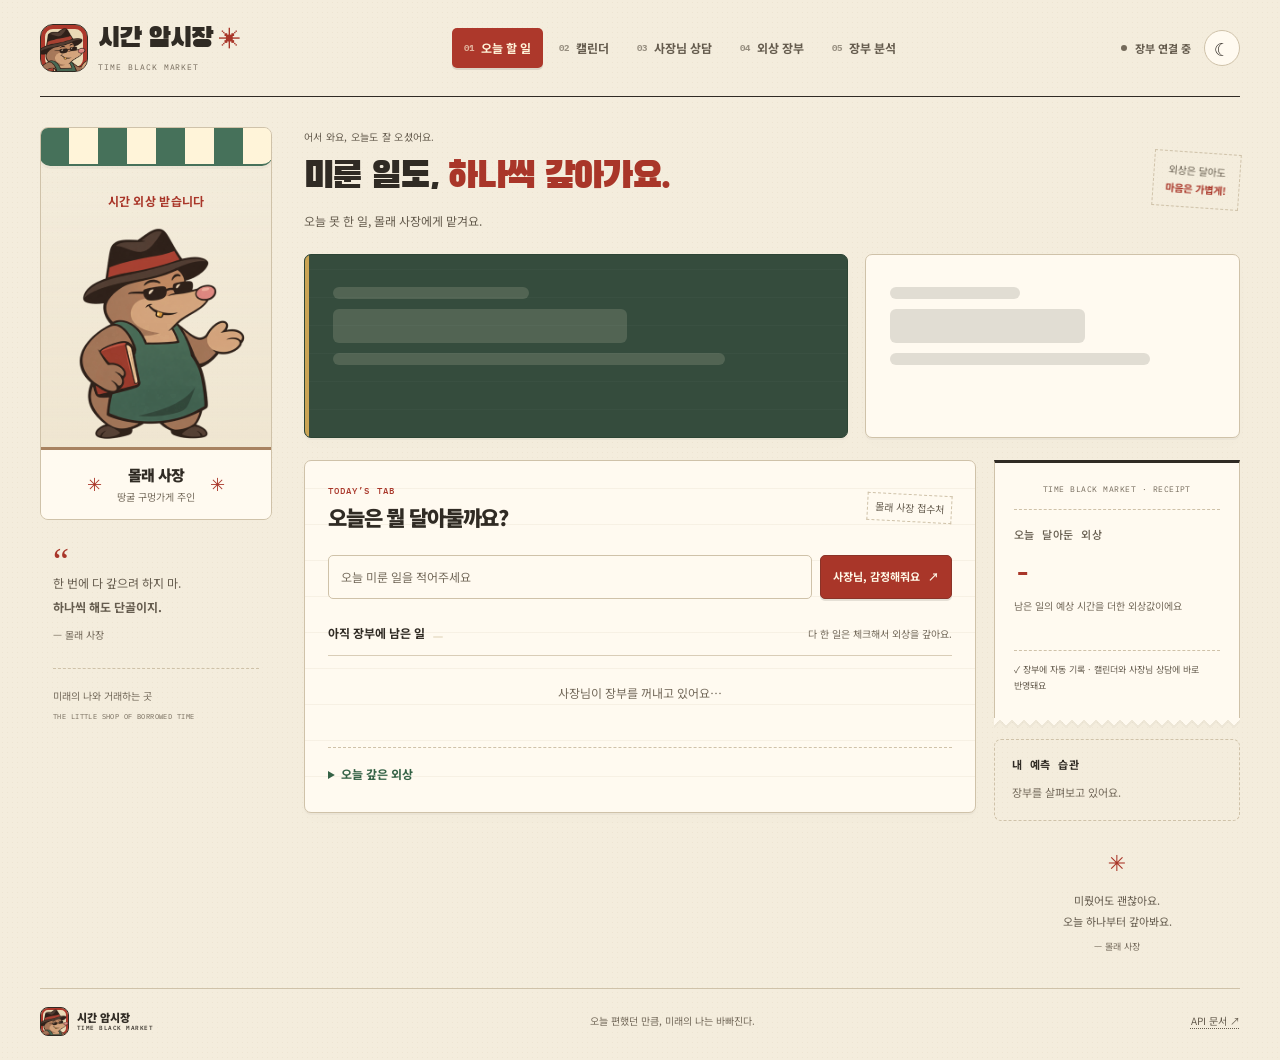
==== commit fde6209e: "fix: describe weekday chart by direction instead of color (theme changed colors) Co-Authored-By: Cla" ====
--- a/frontend/index.html
+++ b/frontend/index.html
@@ -232,7 +232,7 @@
       <div class="insight-grid">
         <div class="box viz">
           <h3>요일별 외상 습관</h3>
-          <p class="muted small">아래(파랑)는 외상을 갚은 요일, 위(빨강)는 외상을 단 요일</p>
+          <p class="muted small">기준선 아래로 내려간 막대는 평소 외상을 갚은 요일, 위로 올라간 막대는 외상을 단 요일이에요 (★ 갚기 좋은 날)</p>
           <div id="weekday-chart" class="chart"></div>
         </div>
         <div class="box viz">
